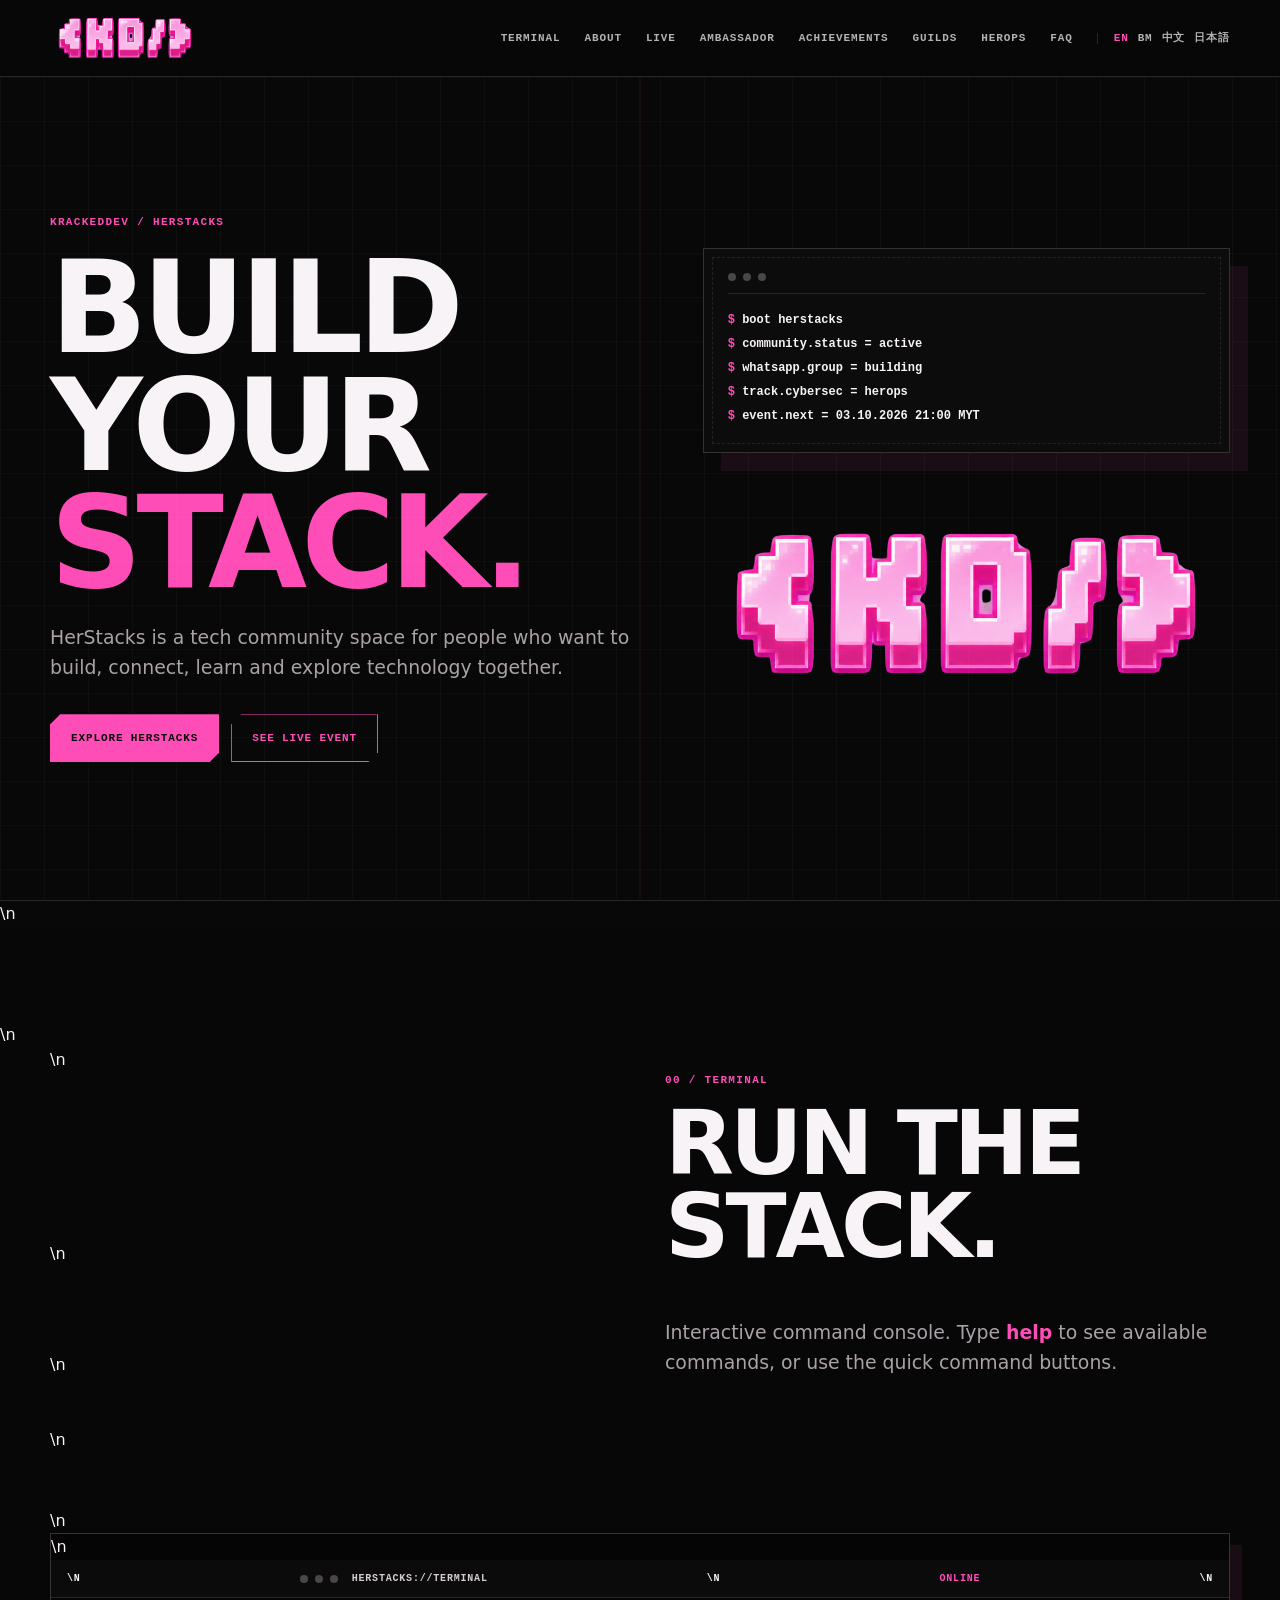
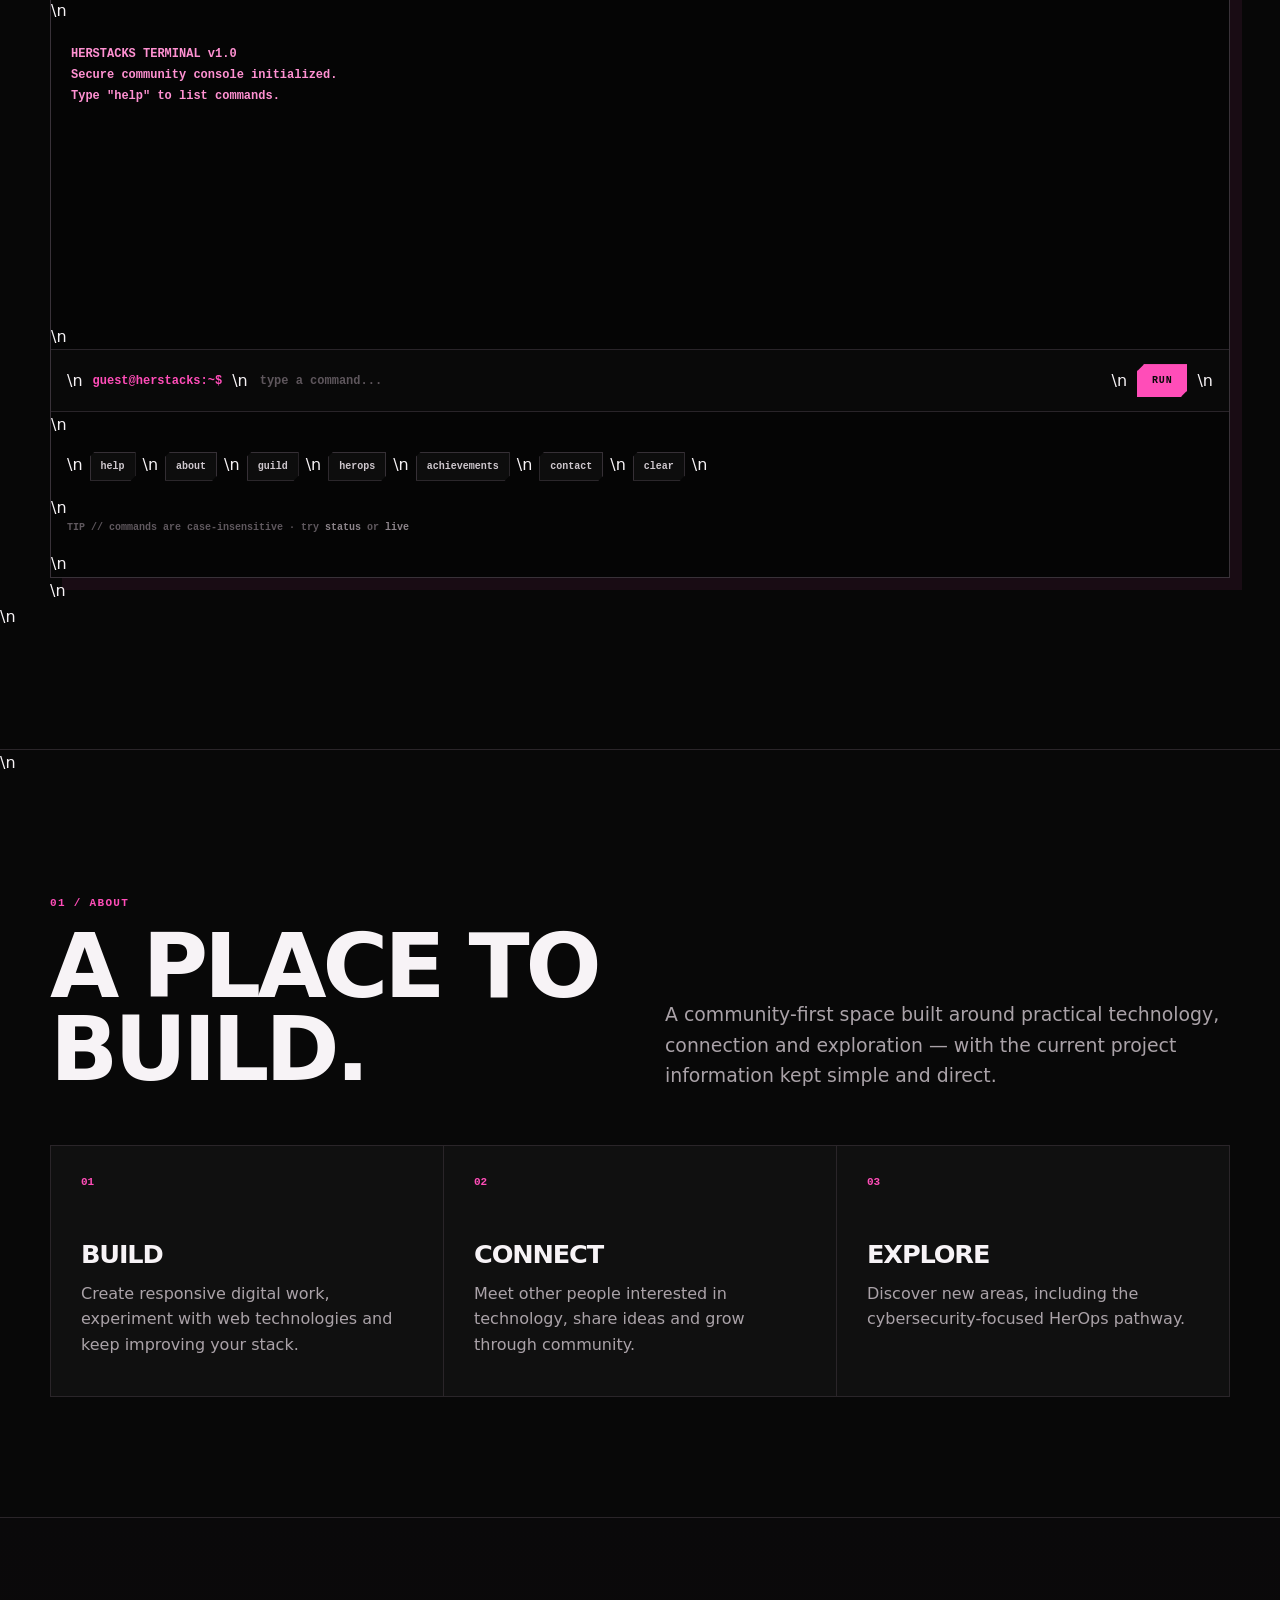
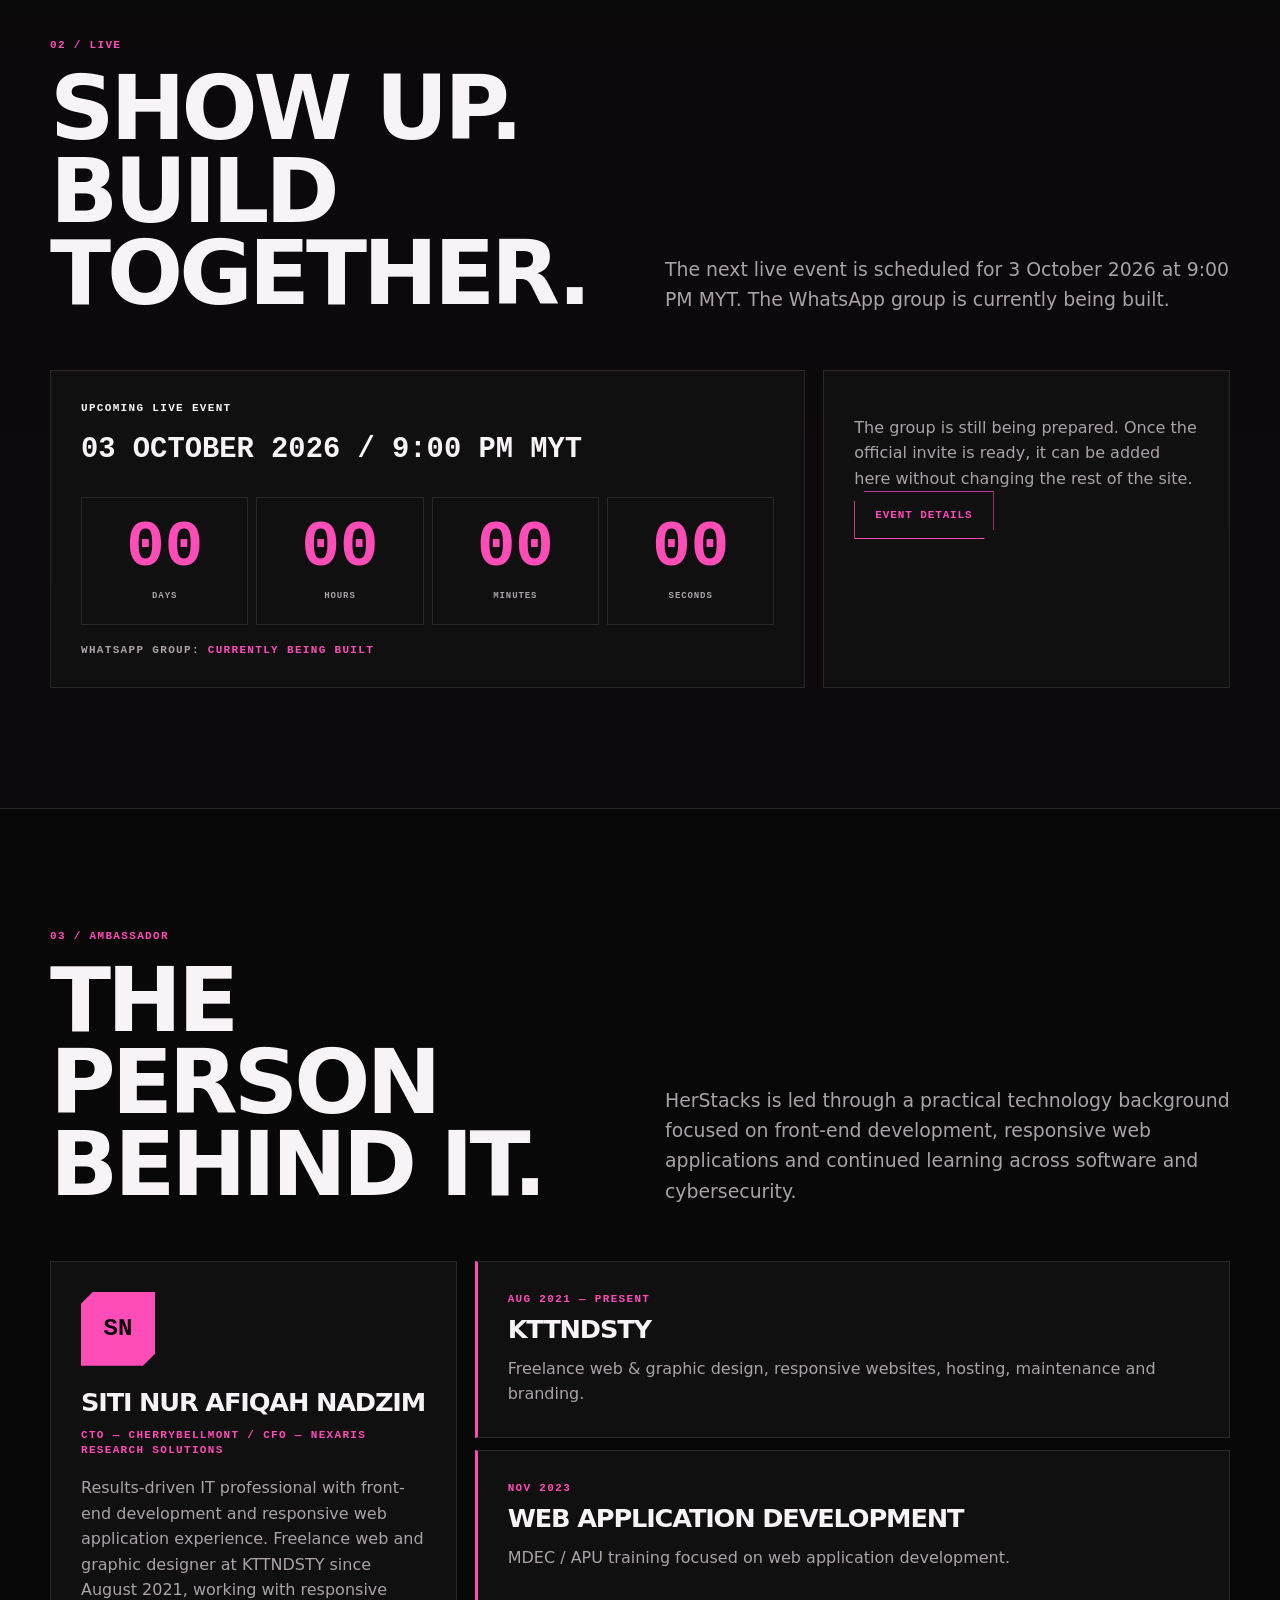
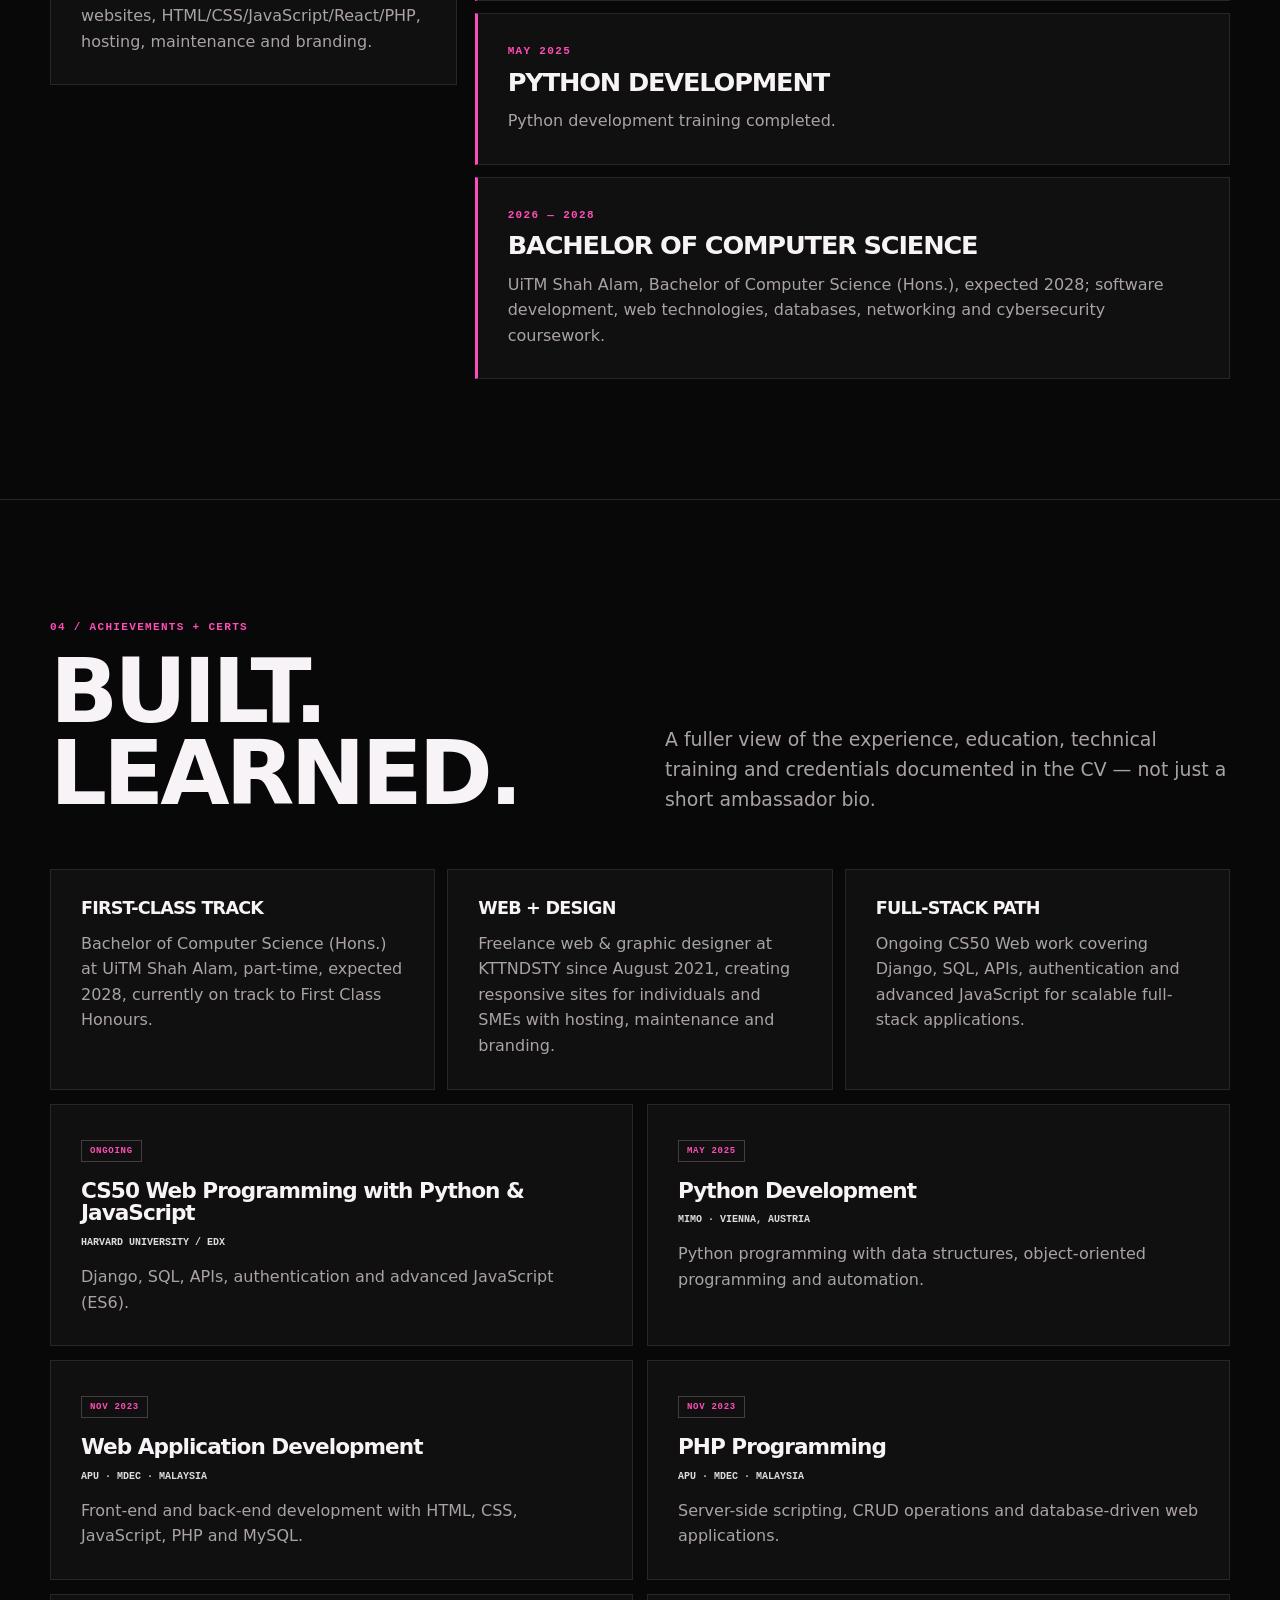
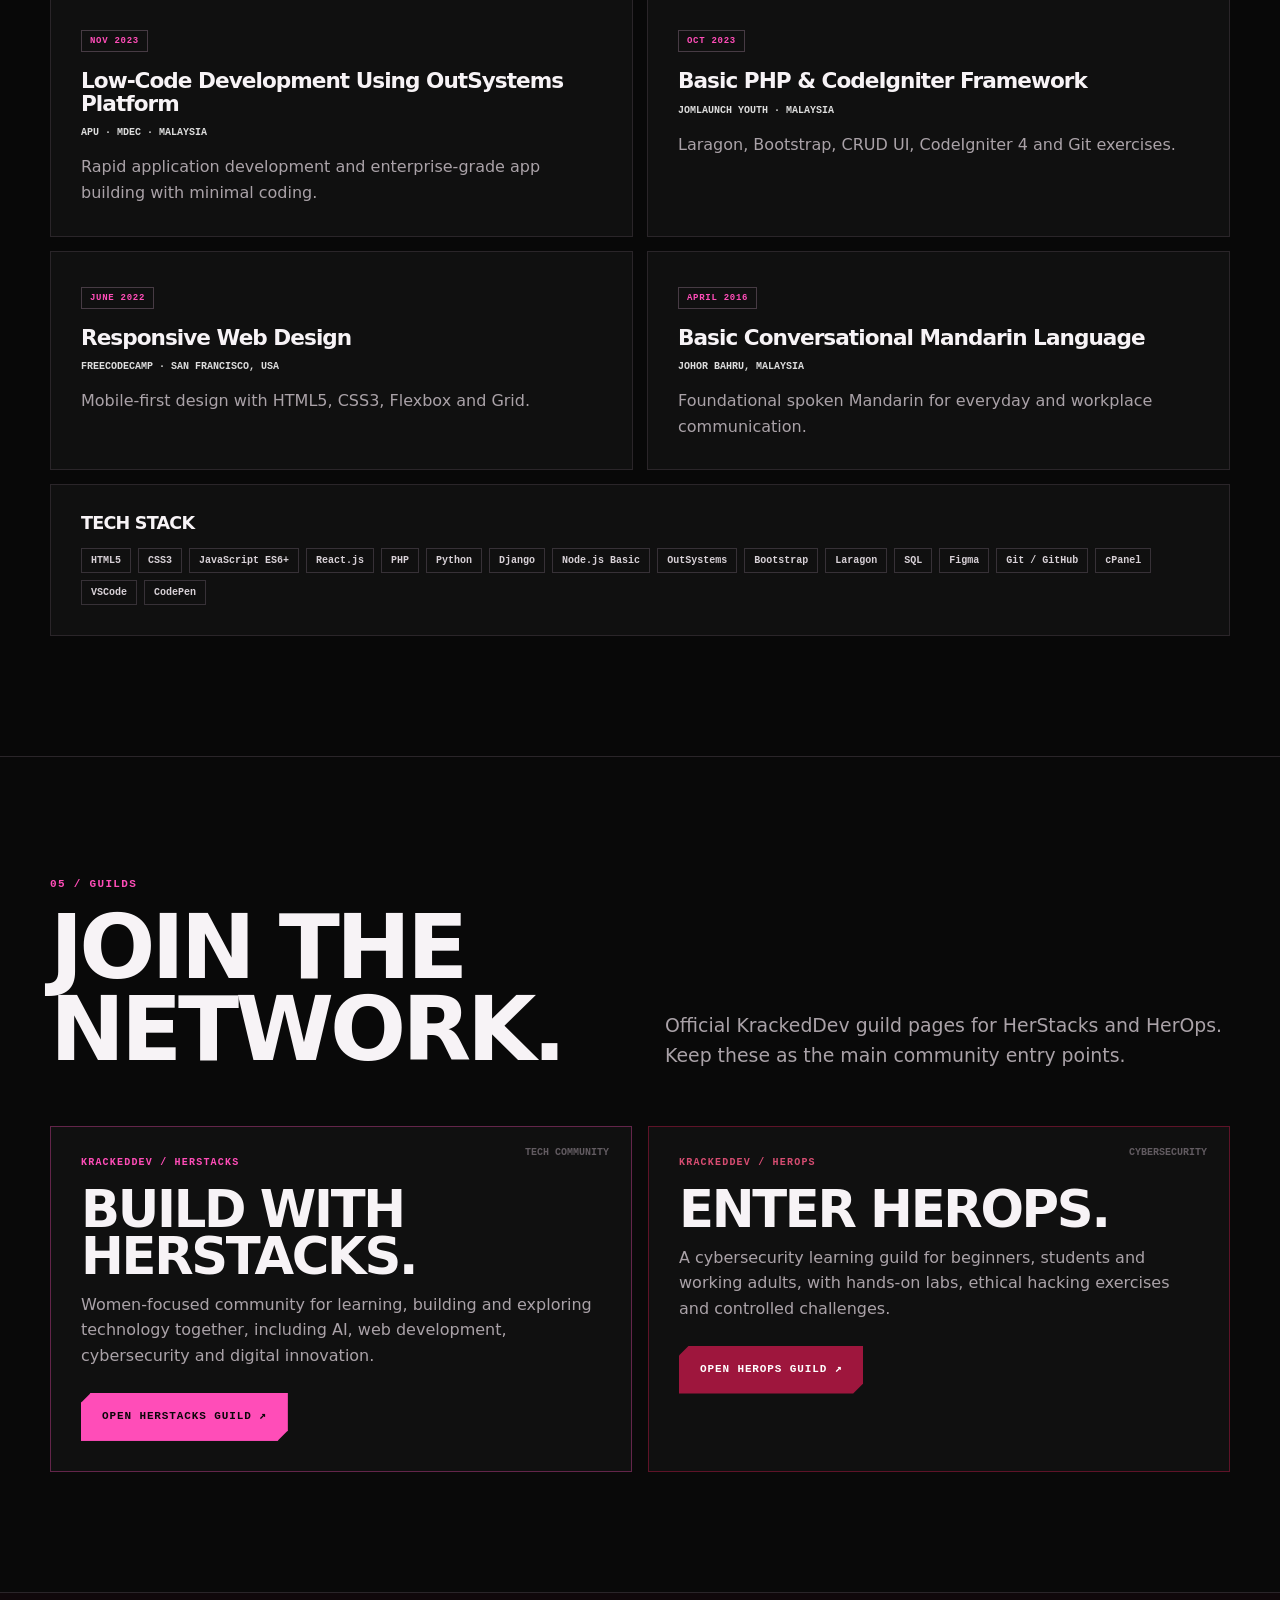
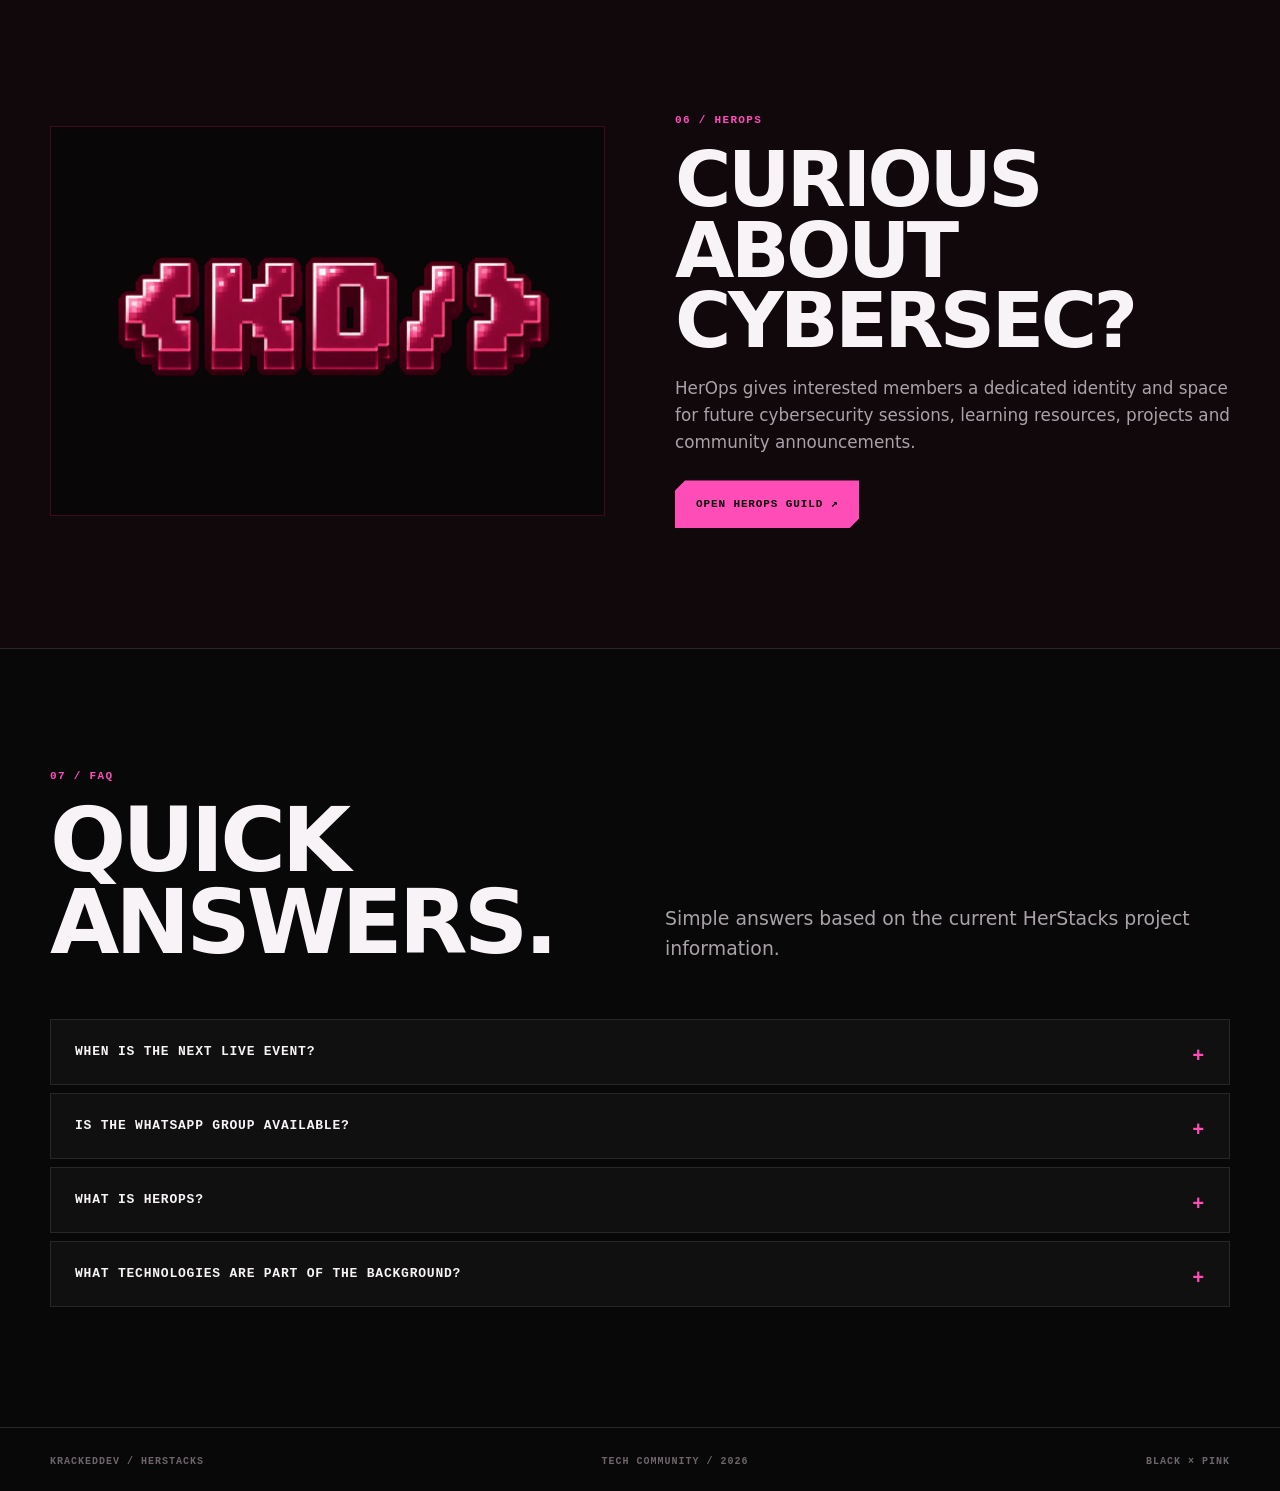
==== index.html @ 2b4f91ec "Add files via upload" ====
<!doctype html>
<html lang="en" id="top"><head><meta charset="utf-8"><meta name="viewport" content="width=device-width,initial-scale=1"><meta name="theme-color" content="#080808"><meta name="description" content="HerStacks by KrackedDev — tech community, live events and HerOps cybersecurity pathway."><title>KrackedDev — HerStacks</title><link rel="icon" href="favicon.png"><link rel="stylesheet" href="styles.css"></head>
<body>
<div class="preloader" id="preloader"><div class="loader"><img class="loader-logo" src="herstacks-logo.png" alt="HerStacks"><div class="loader-meta"><span>INITIALIZING HERSTACKS</span><span id="pct">0%</span></div><div class="loader-percent" aria-hidden="true"><span id="loaderBarText">0%</span></div><div class="loader-track"><div class="loader-bar" id="loaderBar"></div></div><div class="loader-status">SYSTEM READY // <span id="loaderState">BOOT SEQUENCE</span></div></div></div>
<header class="site-header"><nav class="nav wrap"><a class="brand" href="#top" aria-label="HerStacks"><img src="herstacks-logo.png" alt="HerStacks"></a><div class="nav-links"><a href="#terminal">Terminal</a><a href="#about">About</a><a href="#live">Live</a><a href="#ambassador">Ambassador</a><a href="#credentials">Achievements</a><a href="#guilds">Guilds</a><a href="herops.html">HerOps</a><a href="#faq">FAQ</a><span class="lang"><a class="active" href="index.html">EN</a><a class="" href="ms.html">BM</a><a class="" href="zh.html">中文</a><a class="" href="ja.html">日本語</a></span></div><button class="menu" aria-label="Menu">☰</button></nav></header>
<main>
<section class="hero"><div class="wrap hero-grid"><div class="reveal"><div class="kicker">KRACKEDDEV / HERSTACKS</div><h1>BUILD YOUR<span>STACK.</span></h1><p class="hero-copy">HerStacks is a tech community space for people who want to build, connect, learn and explore technology together.</p><div class="hero-actions"><a class="btn" href="#about">EXPLORE HERSTACKS</a><a class="btn secondary" href="#live">SEE LIVE EVENT</a></div></div><div class="hero-art reveal"><div class="terminal"><div class="terminal-top"><span class="dot"></span><span class="dot"></span><span class="dot"></span></div><div><span class="pink">$</span> boot herstacks</div><div><span class="pink">$</span> community.status = active</div><div><span class="pink">$</span> whatsapp.group = building</div><div><span class="pink">$</span> track.cybersec = herops</div><div><span class="pink">$</span> event.next = 03.10.2026 21:00 MYT</div></div><img class="hero-logo" src="herstacks-logo.png" alt="HerStacks logo"></div></div></section>\n<section class="section terminal-section" id="terminal">\n  <div class="wrap">\n    <div class="section-head reveal">\n      <div><div class="num">00 / TERMINAL</div><h2>RUN THE<br>STACK.</h2></div>\n      <p class="section-intro">Interactive command console. Type <b>help</b> to see available commands, or use the quick command buttons.</p>\n    </div>\n    <div class="cyber-terminal reveal" aria-label="HerStacks interactive terminal">\n      <div class="cyber-terminal-bar">\n        <div class="terminal-window-title"><span class="dot"></span><span class="dot"></span><span class="dot"></span><span>herstacks://terminal</span></div>\n        <span class="terminal-online">ONLINE</span>\n      </div>\n      <div class="terminal-output" id="terminalOutput" role="log" aria-live="polite"></div>\n      <div class="terminal-command-row">\n        <span class="prompt-symbol">guest@herstacks:~$</span>\n        <input id="terminalInput" class="terminal-input" type="text" autocomplete="off" autocapitalize="off" spellcheck="false" aria-label="Terminal command" placeholder="type a command...">\n        <button id="terminalRun" class="terminal-run" type="button">RUN</button>\n      </div>\n      <div class="terminal-quick" aria-label="Quick terminal commands">\n        <button type="button" data-command="help">help</button>\n        <button type="button" data-command="about">about</button>\n        <button type="button" data-command="guild">guild</button>\n        <button type="button" data-command="herops">herops</button>\n        <button type="button" data-command="achievements">achievements</button>\n        <button type="button" data-command="contact">contact</button>\n        <button type="button" data-command="clear">clear</button>\n      </div>\n      <div class="terminal-hint">TIP // commands are case-insensitive · try <span>status</span> or <span>live</span></div>\n    </div>\n  </div>\n</section>\n
<section class="section" id="about"><div class="wrap"><div class="section-head reveal"><div><div class="num">01 / ABOUT</div><h2>A PLACE TO<br>BUILD.</h2></div><p class="section-intro">A community-first space built around practical technology, connection and exploration — with the current project information kept simple and direct.</p></div><div class="cards"><article class="card reveal"><div class="card-index">01</div><h3>BUILD</h3><p>Create responsive digital work, experiment with web technologies and keep improving your stack.</p></article><article class="card reveal"><div class="card-index">02</div><h3>CONNECT</h3><p>Meet other people interested in technology, share ideas and grow through community.</p></article><article class="card reveal"><div class="card-index">03</div><h3>EXPLORE</h3><p>Discover new areas, including the cybersecurity-focused HerOps pathway.</p></article></div></div></section>
<section class="section live" id="live"><div class="wrap"><div class="section-head reveal"><div><div class="num">02 / LIVE</div><h2>SHOW UP.<br>BUILD TOGETHER.</h2></div><p class="section-intro">The next live event is scheduled for 3 October 2026 at 9:00 PM MYT. The WhatsApp group is currently being built.</p></div><div class="live-grid"><div class="event-box reveal"><div class="event-label">UPCOMING LIVE EVENT</div><div class="event-date">03 OCTOBER 2026 / 9:00 PM MYT</div><div class="countdown"><div class="time"><strong id="d">00</strong><small>DAYS</small></div><div class="time"><strong id="h">00</strong><small>HOURS</small></div><div class="time"><strong id="m">00</strong><small>MINUTES</small></div><div class="time"><strong id="sec">00</strong><small>SECONDS</small></div></div><div class="status">WHATSAPP GROUP: <b>CURRENTLY BEING BUILT</b></div></div><div class="notice reveal"><p>The group is still being prepared. Once the official invite is ready, it can be added here without changing the rest of the site.</p><a class="btn secondary" href="#faq">EVENT DETAILS</a></div></div></div></section>
<section class="section" id="ambassador"><div class="wrap"><div class="section-head reveal"><div><div class="num">03 / AMBASSADOR</div><h2>THE PERSON<br>BEHIND IT.</h2></div><p class="section-intro">HerStacks is led through a practical technology background focused on front-end development, responsive web applications and continued learning across software and cybersecurity.</p></div><div class="profile"><aside class="profile-card reveal"><div class="avatar">SN</div><h3>SITI NUR AFIQAH NADZIM</h3><div class="role">CTO — CHERRYBELLMONT / CFO — NEXARIS RESEARCH SOLUTIONS</div><p class="bio">Results-driven IT professional with front-end development and responsive web application experience. Freelance web and graphic designer at KTTNDSTY since August 2021, working with responsive websites, HTML/CSS/JavaScript/React/PHP, hosting, maintenance and branding.</p></aside><div class="timeline"><article class="milestone reveal"><div class="year">AUG 2021 — PRESENT</div><h3>KTTNDSTY</h3><p>Freelance web &amp; graphic design, responsive websites, hosting, maintenance and branding.</p></article><article class="milestone reveal"><div class="year">NOV 2023</div><h3>WEB APPLICATION DEVELOPMENT</h3><p>MDEC / APU training focused on web application development.</p></article><article class="milestone reveal"><div class="year">MAY 2025</div><h3>PYTHON DEVELOPMENT</h3><p>Python development training completed.</p></article><article class="milestone reveal"><div class="year">2026 — 2028</div><h3>BACHELOR OF COMPUTER SCIENCE</h3><p>UiTM Shah Alam, Bachelor of Computer Science (Hons.), expected 2028; software development, web technologies, databases, networking and cybersecurity coursework.</p></article></div></div></div></section>

<section class="section" id="credentials"><div class="wrap"><div class="section-head reveal"><div><div class="num">04 / ACHIEVEMENTS + CERTS</div><h2>BUILT.<br>LEARNED.</h2></div><p class="section-intro">A fuller view of the experience, education, technical training and credentials documented in the CV — not just a short ambassador bio.</p></div><div class="highlights"><article class="skill-box reveal"><h3>FIRST-CLASS TRACK</h3><p>Bachelor of Computer Science (Hons.) at UiTM Shah Alam, part-time, expected 2028, currently on track to First Class Honours.</p></article><article class="skill-box reveal"><h3>WEB + DESIGN</h3><p>Freelance web &amp; graphic designer at KTTNDSTY since August 2021, creating responsive sites for individuals and SMEs with hosting, maintenance and branding.</p></article><article class="skill-box reveal"><h3>FULL-STACK PATH</h3><p>Ongoing CS50 Web work covering Django, SQL, APIs, authentication and advanced JavaScript for scalable full-stack applications.</p></article></div><div class="credentials" style="margin-top:14px"><article class="credential reveal"><span class="badge">ONGOING</span><h3>CS50 Web Programming with Python &amp; JavaScript</h3><div class="issuer">Harvard University / edX</div><p>Django, SQL, APIs, authentication and advanced JavaScript (ES6).</p></article><article class="credential reveal"><span class="badge">MAY 2025</span><h3>Python Development</h3><div class="issuer">MIMO · Vienna, Austria</div><p>Python programming with data structures, object-oriented programming and automation.</p></article><article class="credential reveal"><span class="badge">NOV 2023</span><h3>Web Application Development</h3><div class="issuer">APU · MDEC · Malaysia</div><p>Front-end and back-end development with HTML, CSS, JavaScript, PHP and MySQL.</p></article><article class="credential reveal"><span class="badge">NOV 2023</span><h3>PHP Programming</h3><div class="issuer">APU · MDEC · Malaysia</div><p>Server-side scripting, CRUD operations and database-driven web applications.</p></article><article class="credential reveal"><span class="badge">NOV 2023</span><h3>Low-Code Development Using OutSystems Platform</h3><div class="issuer">APU · MDEC · Malaysia</div><p>Rapid application development and enterprise-grade app building with minimal coding.</p></article><article class="credential reveal"><span class="badge">OCT 2023</span><h3>Basic PHP &amp; CodeIgniter Framework</h3><div class="issuer">JomLaunch Youth · Malaysia</div><p>Laragon, Bootstrap, CRUD UI, CodeIgniter 4 and Git exercises.</p></article><article class="credential reveal"><span class="badge">JUNE 2022</span><h3>Responsive Web Design</h3><div class="issuer">freeCodeCamp · San Francisco, USA</div><p>Mobile-first design with HTML5, CSS3, Flexbox and Grid.</p></article><article class="credential reveal"><span class="badge">APRIL 2016</span><h3>Basic Conversational Mandarin Language</h3><div class="issuer">Johor Bahru, Malaysia</div><p>Foundational spoken Mandarin for everyday and workplace communication.</p></article></div><div class="skill-box reveal" style="margin-top:14px"><h3>TECH STACK</h3><div class="tags"><span class="tag">HTML5</span><span class="tag">CSS3</span><span class="tag">JavaScript ES6+</span><span class="tag">React.js</span><span class="tag">PHP</span><span class="tag">Python</span><span class="tag">Django</span><span class="tag">Node.js Basic</span><span class="tag">OutSystems</span><span class="tag">Bootstrap</span><span class="tag">Laragon</span><span class="tag">SQL</span><span class="tag">Figma</span><span class="tag">Git / GitHub</span><span class="tag">cPanel</span><span class="tag">VSCode</span><span class="tag">CodePen</span></div></div></div></section>
<section class="section guilds" id="guilds"><div class="wrap"><div class="section-head reveal"><div><div class="num">05 / GUILDS</div><h2>JOIN THE<br>NETWORK.</h2></div><p class="section-intro">Official KrackedDev guild pages for HerStacks and HerOps. Keep these as the main community entry points.</p></div><div class="guild-grid"><article class="guild-card herstack reveal"><div class="guild-label">KRACKEDDEV / HERSTACKS</div><div class="guild-meta">TECH COMMUNITY</div><h3>BUILD WITH HERSTACKS.</h3><p>Women-focused community for learning, building and exploring technology together, including AI, web development, cybersecurity and digital innovation.</p><a class="btn" target="_blank" rel="noopener" href="https://krackeddevs.com/guilds/krackeddev-herstacks">OPEN HERSTACKS GUILD ↗</a></article><article class="guild-card herops reveal"><div class="guild-label">KRACKEDDEV / HEROPS</div><div class="guild-meta">CYBERSECURITY</div><h3>ENTER HEROPS.</h3><p>A cybersecurity learning guild for beginners, students and working adults, with hands-on labs, ethical hacking exercises and controlled challenges.</p><a class="btn burg" target="_blank" rel="noopener" href="herops.html">OPEN HEROPS GUILD ↗</a></article></div></div></section>
<section class="section ops" id="herops"><div class="wrap"><div class="ops-grid"><div class="ops-visual reveal"><img src="herops-logo.png" alt="HerOps logo"></div><div class="ops-copy reveal"><div class="num">06 / HEROPS</div><h3>CURIOUS ABOUT<br>CYBERSEC?</h3><p>HerOps gives interested members a dedicated identity and space for future cybersecurity sessions, learning resources, projects and community announcements.</p><a class="btn" target="_blank" rel="noopener" href="herops.html">OPEN HEROPS GUILD ↗</a></div></div></div></section>
<section class="section" id="faq"><div class="wrap"><div class="section-head reveal"><div><div class="num">07 / FAQ</div><h2>QUICK<br>ANSWERS.</h2></div><p class="section-intro">Simple answers based on the current HerStacks project information.</p></div><div class="faq"><details class="reveal"><summary>When is the next live event?</summary><p>The upcoming HerStacks live event is scheduled for 3 October 2026 at 9:00 PM MYT.</p></details><details class="reveal"><summary>Is the WhatsApp group available?</summary><p>The WhatsApp group is currently being built. The site can be updated with the official invite once it is ready.</p></details><details class="reveal"><summary>What is HerOps?</summary><p>HerOps is the cybersecurity-focused pathway promoted for HerStacks members who are interested in cybersec.</p></details><details class="reveal"><summary>What technologies are part of the background?</summary><p>The ambassador background includes HTML, CSS, JavaScript, React, PHP, Python, Django, SQL, Git/GitHub and related web-development tools.</p></details></div></div></section>
</main><footer id="footer"><div class="wrap foot"><span>KRACKEDDEV / HERSTACKS</span><span>TECH COMMUNITY / 2026</span><span>BLACK × PINK</span></div></footer>
<script src="script.js"></script></body></html>
---- styles.css ----
:root{--bg:#080808;--panel:#101010;--panel2:#151515;--pink:#ff4db8;--pink2:#ff91d2;--text:#f7f3f6;--muted:#aaa2a8;--line:#2a2529;--burg:#9e163d;--max:1180px;--ease:cubic-bezier(.2,.75,.2,1)}
*{box-sizing:border-box}html{scroll-behavior:smooth;scroll-padding-top:84px}body{margin:0;background:var(--bg);color:var(--text);font-family:Inter,ui-sans-serif,system-ui,-apple-system,BlinkMacSystemFont,"Segoe UI",sans-serif;line-height:1.6;overflow-x:hidden}body.menu-open{overflow:hidden}a{color:inherit;text-decoration:none}.wrap{width:min(var(--max),calc(100% - 40px));margin:auto}.site-header{position:sticky;top:0;z-index:100;background:rgba(8,8,8,.94);border-bottom:1px solid var(--line);backdrop-filter:blur(14px)}.nav{min-height:76px;display:flex;align-items:center;justify-content:space-between;gap:20px}.brand img{width:150px;height:58px;object-fit:contain;display:block}.nav-links{display:flex;align-items:center;gap:24px;font:700 11px/1 monospace;letter-spacing:.08em;text-transform:uppercase}.nav-links>a,.lang a{opacity:.72;transition:.2s}.nav-links>a:hover,.lang a:hover,.lang .active{opacity:1;color:var(--pink)}.lang{display:flex;gap:9px;padding-left:16px;border-left:1px solid var(--line)}.menu{display:none;background:none;border:1px solid var(--line);color:var(--text);font-size:23px;width:46px;height:42px;cursor:pointer}
.hero{min-height:calc(100vh - 76px);display:grid;align-items:center;border-bottom:1px solid var(--line);position:relative;overflow:hidden}.hero:before{content:"";position:absolute;inset:0;background:linear-gradient(90deg,transparent 49.9%,rgba(255,77,184,.08) 50%,transparent 50.1%),linear-gradient(rgba(255,255,255,.025) 1px,transparent 1px),linear-gradient(90deg,rgba(255,255,255,.025) 1px,transparent 1px);background-size:100% 100%,44px 44px,44px 44px;pointer-events:none}.hero-grid{display:grid;grid-template-columns:1.05fr .95fr;gap:70px;align-items:center;padding:90px 0}.kicker,.num,.event-label,.year,.role,.status,.loader-meta,.loader-status{font:700 11px/1.3 monospace;letter-spacing:.12em;text-transform:uppercase}.kicker,.num{color:var(--pink)}h1,h2,h3{margin:0;line-height:.92;letter-spacing:-.045em}h1{font-size:clamp(4.2rem,10vw,9rem);margin:20px 0}h1 span{display:block;color:var(--pink)}h2{font-size:clamp(3rem,7vw,6rem)}h3{font-size:clamp(1.35rem,2vw,2rem)}p{margin:0}.hero-copy,.section-intro{max-width:640px;color:var(--muted);font-size:clamp(1rem,1.6vw,1.18rem)}.hero-actions{display:flex;flex-wrap:wrap;gap:12px;margin-top:32px}.btn{display:inline-flex;align-items:center;justify-content:center;min-height:48px;padding:13px 20px;background:var(--pink);color:#0a0609;font:900 11px/1 monospace;letter-spacing:.08em;border:1px solid var(--pink);clip-path:polygon(10px 0,100% 0,100% calc(100% - 10px),calc(100% - 10px) 100%,0 100%,0 10px);transition:transform .2s,filter .2s}.btn:hover{transform:translateY(-2px);filter:brightness(1.1)}.btn.secondary{background:transparent;color:var(--pink)}.btn.burg{background:var(--burg);border-color:var(--burg);color:#fff}.terminal{background:#0c0c0c;border:1px solid #343034;box-shadow:18px 18px 0 rgba(255,77,184,.08);padding:24px;font:600 12px/2 monospace;position:relative}.terminal:after{content:"";position:absolute;inset:8px;border:1px dashed #252125;pointer-events:none}.terminal-top{display:flex;gap:7px;border-bottom:1px solid #292529;padding-bottom:12px;margin-bottom:14px}.dot{width:8px;height:8px;border-radius:50%;background:#4b464b}.pink{color:var(--pink)}.hero-logo{width:min(100%,520px);height:250px;object-fit:contain;display:block;margin:25px auto 0}
.section{padding:120px 0;border-bottom:1px solid var(--line)}.section-head{display:grid;grid-template-columns:1fr 1fr;gap:50px;margin-bottom:55px;align-items:end}.section-head .num{margin-bottom:15px}.cards{display:grid;grid-template-columns:repeat(3,1fr);gap:1px;background:var(--line);border:1px solid var(--line)}.card{background:var(--panel);min-height:250px;padding:30px;position:relative}.card-index{font:700 11px monospace;color:var(--pink);margin-bottom:55px}.card p,.milestone p,.notice p,.credential p,.skill-box p{color:var(--muted);margin-top:14px}.live{background:linear-gradient(180deg,#0a090a,#0e090d)}.live-grid{display:grid;grid-template-columns:1.3fr .7fr;gap:18px}.event-box,.notice,.profile-card,.milestone,.credential,.skill-box,.guild-card{background:var(--panel);border:1px solid var(--line);padding:30px}.event-date{font:800 clamp(1.1rem,2.4vw,1.8rem)/1.2 monospace;margin:18px 0 30px}.countdown{display:grid;grid-template-columns:repeat(4,1fr);gap:8px}.time{border:1px solid var(--line);padding:18px 10px;text-align:center}.time strong{display:block;font:900 clamp(2rem,5vw,4rem)/1 monospace;color:var(--pink)}.time small{font:700 9px monospace;color:var(--muted);letter-spacing:.1em}.status{margin-top:18px;color:var(--muted)}.status b{color:var(--pink)}
.profile{display:grid;grid-template-columns:.7fr 1.3fr;gap:18px}.profile-card{position:sticky;top:105px;height:max-content}.avatar{width:74px;height:74px;display:grid;place-items:center;background:var(--pink);color:#0a0609;font:900 24px monospace;margin-bottom:25px;clip-path:polygon(12px 0,100% 0,100% calc(100% - 12px),calc(100% - 12px) 100%,0 100%,0 12px)}.role{color:var(--pink);margin-top:14px}.bio{color:var(--muted);margin-top:18px}.timeline{display:grid;gap:12px}.milestone{border-left:3px solid var(--pink)}.year{color:var(--pink);margin-bottom:12px}
.credentials{display:grid;grid-template-columns:repeat(2,1fr);gap:14px}.credential{min-height:205px}.credential .badge{display:inline-block;border:1px solid #473b44;color:var(--pink);padding:5px 8px;font:700 9px monospace;letter-spacing:.08em;text-transform:uppercase;margin-bottom:18px}.credential h3{font-size:1.35rem;line-height:1.05}.credential .issuer{font:700 10px/1.5 monospace;color:#ddd;margin-top:10px;text-transform:uppercase}.highlights{display:grid;grid-template-columns:repeat(3,1fr);gap:12px;margin-top:14px}.skill-box{min-height:150px}.skill-box h3{font-size:1.1rem}.tags{display:flex;flex-wrap:wrap;gap:7px;margin-top:16px}.tag{border:1px solid #373137;padding:6px 9px;color:#d8d1d7;font:700 10px monospace}.credentials-note{margin:22px 0 0;color:var(--muted);font-size:.9rem}
.guilds{background:#090909}.guild-grid{display:grid;grid-template-columns:1fr 1fr;gap:16px}.guild-card{position:relative;overflow:hidden;min-height:280px}.guild-card.herstack{border-color:rgba(255,77,184,.35)}.guild-card.herops{border-color:rgba(158,22,61,.55)}.guild-card .guild-label{font:700 10px monospace;letter-spacing:.12em;color:var(--pink);text-transform:uppercase}.guild-card.herops .guild-label{color:#d74d72}.guild-card h3{font-size:clamp(2rem,4vw,3.5rem);margin:18px 0 12px}.guild-card p{color:var(--muted);max-width:560px}.guild-card .btn{margin-top:24px}.guild-meta{position:absolute;right:22px;top:20px;font:700 10px monospace;color:#625b61}
.ops{background:#10080b}.ops-grid{display:grid;grid-template-columns:1fr 1fr;align-items:center;gap:70px}.ops-visual{min-height:390px;display:grid;place-items:center;border:1px solid rgba(158,22,61,.35);background:#090607}.ops-visual img{width:min(90%,500px);height:300px;object-fit:contain}.ops-copy h3{font-size:clamp(2.8rem,6vw,5.5rem);margin:18px 0}.ops-copy p{max-width:650px;color:var(--muted);font-size:1.05rem;margin-bottom:25px}.faq{display:grid;gap:8px}.faq details{background:var(--panel);border:1px solid var(--line);padding:0 24px}.faq summary{cursor:pointer;list-style:none;padding:23px 0;font:800 13px/1.4 monospace;text-transform:uppercase;letter-spacing:.06em}.faq summary::-webkit-details-marker{display:none}.faq summary:after{content:"+";float:right;color:var(--pink);font-size:20px}.faq details[open] summary:after{content:"−"}.faq p{padding:0 0 24px;color:var(--muted)}footer{padding:28px 0}.foot{display:flex;justify-content:space-between;gap:15px;color:#6d656b;font:700 10px monospace;letter-spacing:.1em}
.preloader{position:fixed;inset:0;z-index:9999;background:#050505;display:grid;place-items:center;transition:opacity .65s var(--ease),visibility .65s}.preloader.done{opacity:0;visibility:hidden;pointer-events:none}.loader{width:min(520px,calc(100% - 40px));text-align:center}.loader-logo{width:min(270px,70vw);height:120px;object-fit:contain}.loader-meta{display:flex;justify-content:space-between;color:#8d858b;margin:15px 0 8px}.loader-percent{font:900 clamp(3.2rem,12vw,6rem)/1 monospace;color:var(--pink);margin-bottom:15px}.loader-track{height:5px;background:#1b171a;border:1px solid #30292e;overflow:hidden}.loader-bar{height:100%;width:0;background:var(--pink);transition:width .08s linear}.loader-status{color:#5d565c;margin-top:13px}.reveal{opacity:0;transform:translateY(22px);transition:opacity .7s var(--ease),transform .7s var(--ease)}.reveal.visible{opacity:1;transform:none}
@media(max-width:900px){.nav-links{position:fixed;top:76px;left:0;right:0;background:#080808;border-bottom:1px solid var(--line);padding:20px;display:none;flex-direction:column;align-items:stretch;gap:0}.nav-links.open{display:flex}.nav-links>a{padding:15px 8px;border-bottom:1px solid #1e1b1e}.lang{border-left:0;padding:15px 8px}.menu{display:block}.hero-grid,.section-head,.live-grid,.profile,.ops-grid{grid-template-columns:1fr}.hero-grid{gap:35px;padding:65px 0}.hero-art{order:-1}.hero-logo{height:190px}.section{padding:85px 0}.section-head{gap:22px;margin-bottom:35px}.cards,.guild-grid{grid-template-columns:1fr}.profile-card{position:relative;top:auto}.credentials{grid-template-columns:1fr}.highlights{grid-template-columns:1fr 1fr}.ops-grid{gap:30px}.ops-visual{min-height:300px}.foot{flex-direction:column}}
@media(max-width:560px){.wrap{width:min(var(--max),calc(100% - 26px))}.nav{min-height:68px}.nav-links{top:68px}.brand img{width:120px;height:52px}.hero{min-height:auto}.hero-grid{padding:55px 0 70px}h1{font-size:clamp(3.4rem,18vw,5rem)}h2{font-size:clamp(2.6rem,14vw,4.1rem)}.hero-logo{height:150px}.terminal{padding:18px;font-size:10px;overflow:hidden}.terminal div{white-space:nowrap}.hero-actions .btn{width:100%}.section{padding:70px 0}.card,.event-box,.notice,.profile-card,.milestone,.credential,.skill-box,.guild-card{padding:22px}.countdown{grid-template-columns:repeat(2,1fr)}.time strong{font-size:2.5rem}.highlights{grid-template-columns:1fr}.ops-copy h3{font-size:3rem}.ops-visual img{height:220px}.foot{font-size:9px}.loader-meta{font-size:9px}}
@media(prefers-reduced-motion:reduce){html{scroll-behavior:auto}.reveal{opacity:1;transform:none;transition:none}.preloader{transition:none}.btn{transition:none}}

.terminal-section{padding-top:95px;background:#070707}.terminal-section .section-intro b{color:var(--pink)}.cyber-terminal{background:#050505;border:1px solid #393239;box-shadow:12px 12px 0 rgba(255,77,184,.07);overflow:hidden}.cyber-terminal-bar{display:flex;align-items:center;justify-content:space-between;gap:15px;padding:13px 16px;border-bottom:1px solid #292429;background:#0b0b0b;font:700 10px monospace;letter-spacing:.08em;text-transform:uppercase}.terminal-window-title{display:flex;align-items:center;gap:7px;color:#817880}.terminal-window-title span:last-child{margin-left:7px;color:#d4cdd3}.terminal-online{color:var(--pink)}.terminal-output{min-height:300px;max-height:410px;overflow:auto;padding:20px;font:600 12px/1.75 monospace;color:#d9d2d8;scrollbar-width:thin}.terminal-line{white-space:pre-wrap;word-break:break-word}.terminal-line.command{color:#fff}.terminal-line.command .cmd-prompt{color:var(--pink)}.terminal-line.info{color:#aaa2a8}.terminal-line.success{color:#ff91d2}.terminal-line.error{color:#e77}.terminal-line a{color:var(--pink);text-decoration:underline;text-underline-offset:3px}.terminal-command-row{display:flex;align-items:center;gap:10px;padding:14px 16px;border-top:1px solid #292429;border-bottom:1px solid #292429;background:#090909}.prompt-symbol{font:700 12px monospace;color:var(--pink);white-space:nowrap}.terminal-input{min-width:0;flex:1;background:transparent;border:0;outline:0;color:#fff;font:600 12px monospace}.terminal-input::placeholder{color:#5e565c}.terminal-run{background:var(--pink);border:1px solid var(--pink);color:#080808;font:900 10px monospace;letter-spacing:.08em;padding:10px 14px;cursor:pointer;clip-path:polygon(7px 0,100% 0,100% calc(100% - 7px),calc(100% - 7px) 100%,0 100%,0 7px)}.terminal-quick{display:flex;flex-wrap:wrap;gap:7px;padding:14px 16px}.terminal-quick button{background:#0d0d0d;border:1px solid #363036;color:#cfc8ce;padding:8px 10px;font:700 10px monospace;cursor:pointer;clip-path:polygon(5px 0,100% 0,100% calc(100% - 5px),calc(100% - 5px) 100%,0 100%,0 5px)}.terminal-quick button:hover{border-color:var(--pink);color:var(--pink)}.terminal-hint{padding:0 16px 16px;color:#5f585e;font:600 10px/1.5 monospace}.terminal-hint span{color:#8d858b}.terminal-input:focus{box-shadow:0 1px 0 var(--pink)}
@media(max-width:560px){.terminal-output{min-height:260px;padding:15px;font-size:11px}.terminal-command-row{align-items:stretch;flex-wrap:wrap}.prompt-symbol{width:100%}.terminal-input{width:100%;flex:1 1 calc(100% - 60px);min-height:40px}.terminal-run{min-height:40px}.terminal-quick button{flex:1 1 auto}}
@media(prefers-reduced-motion:reduce){.terminal-quick button,.terminal-run{transition:none}}
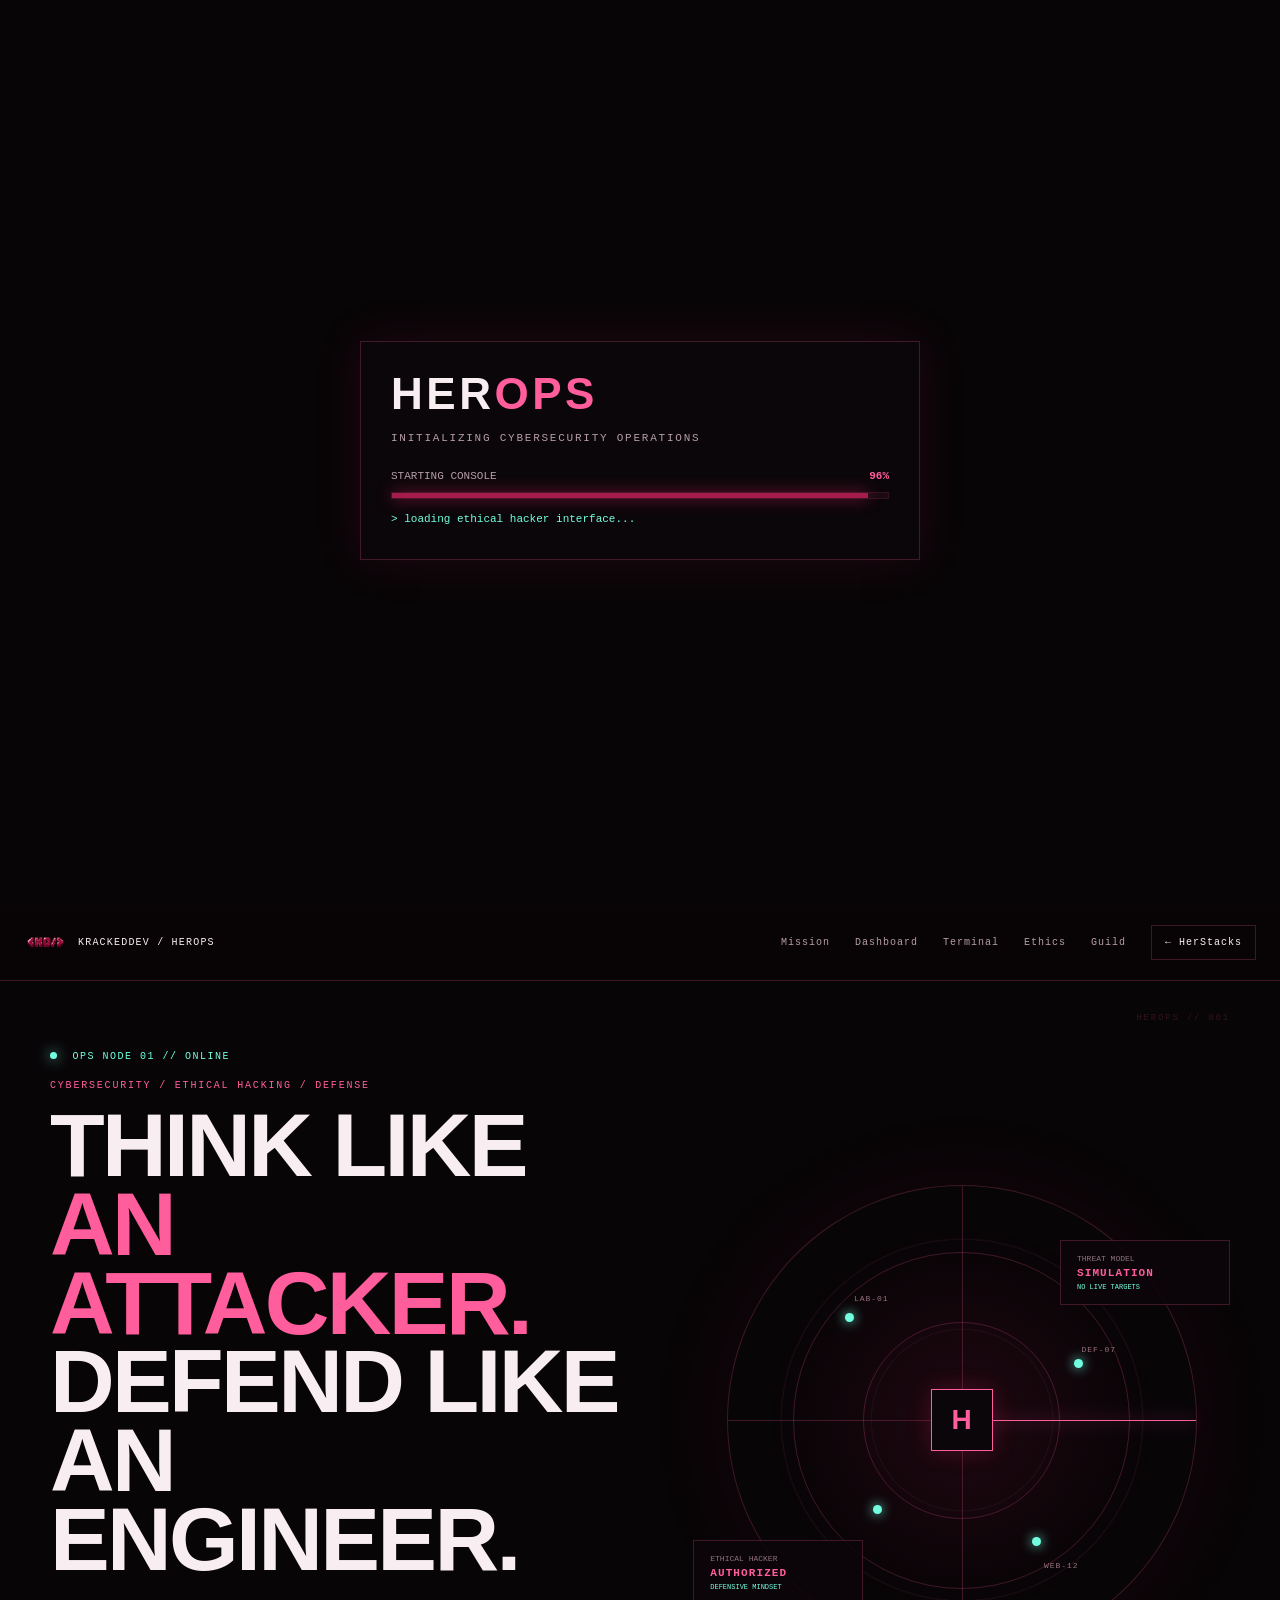
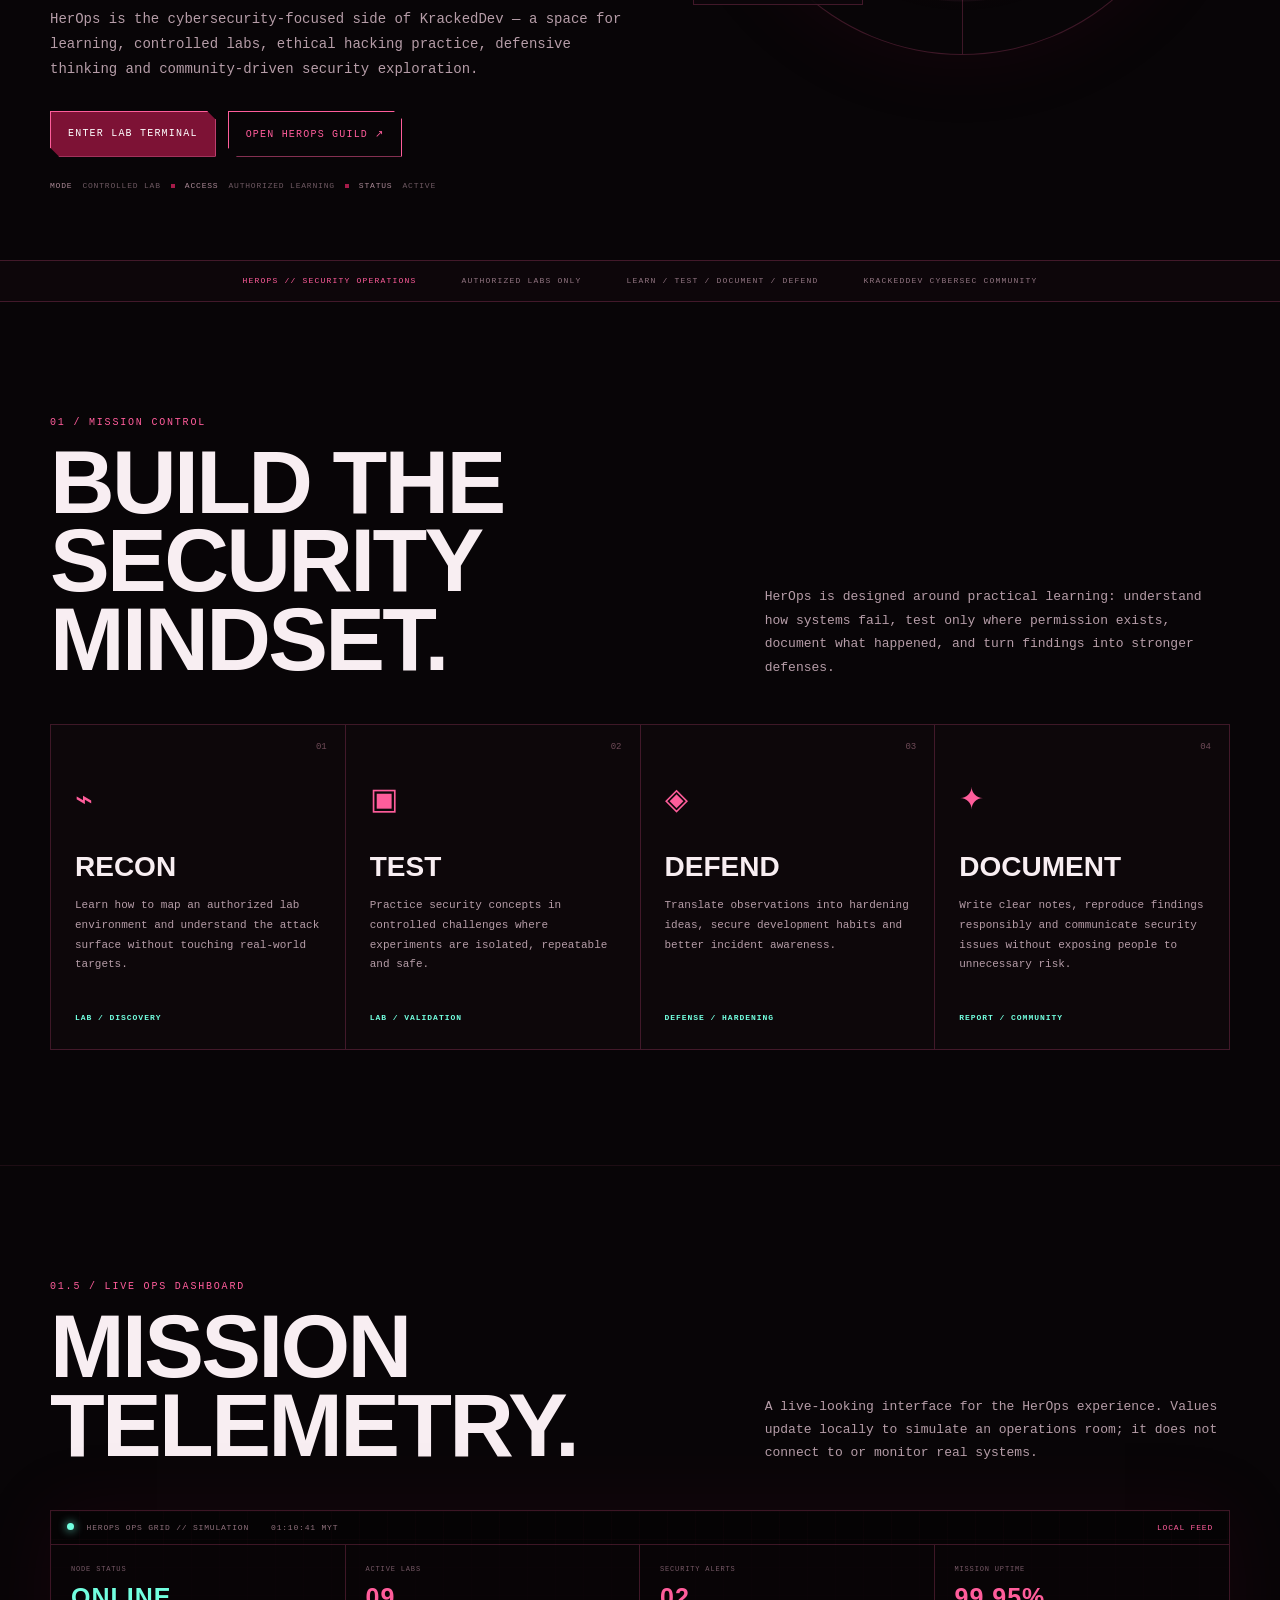
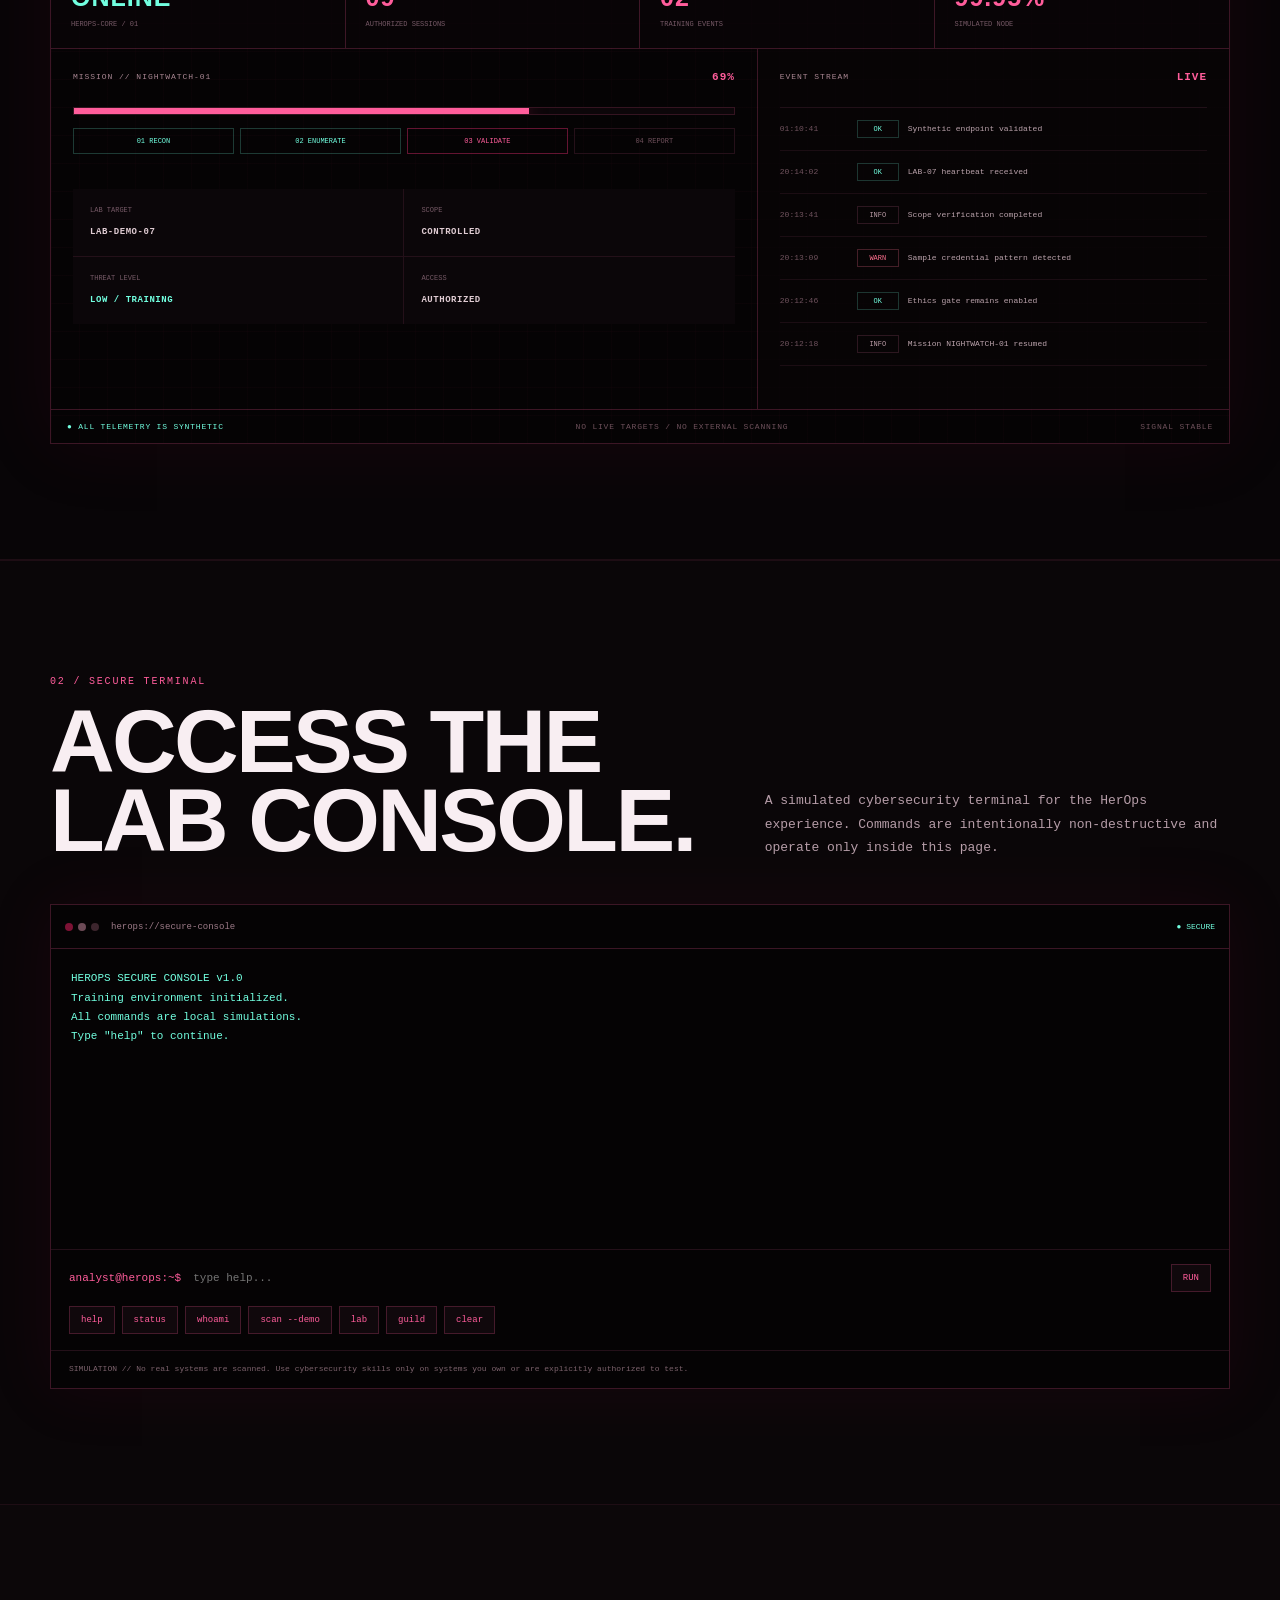
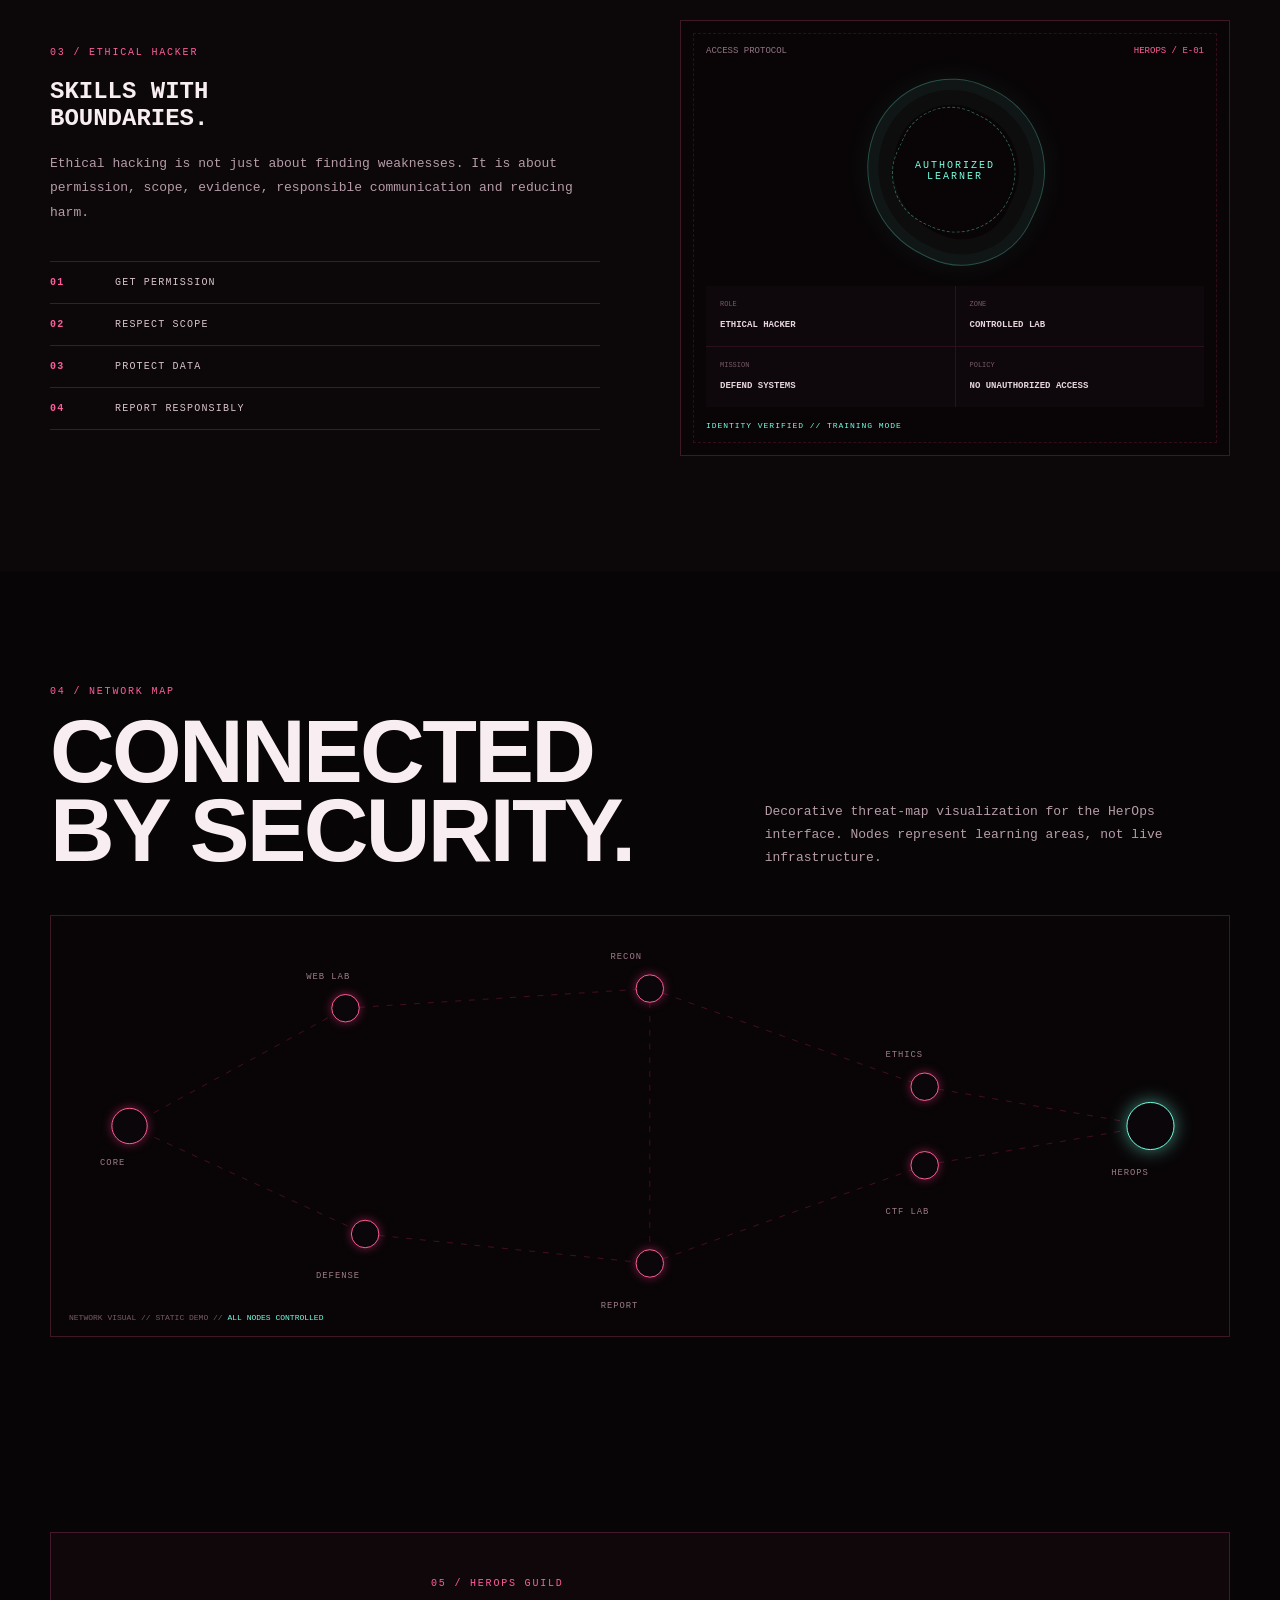
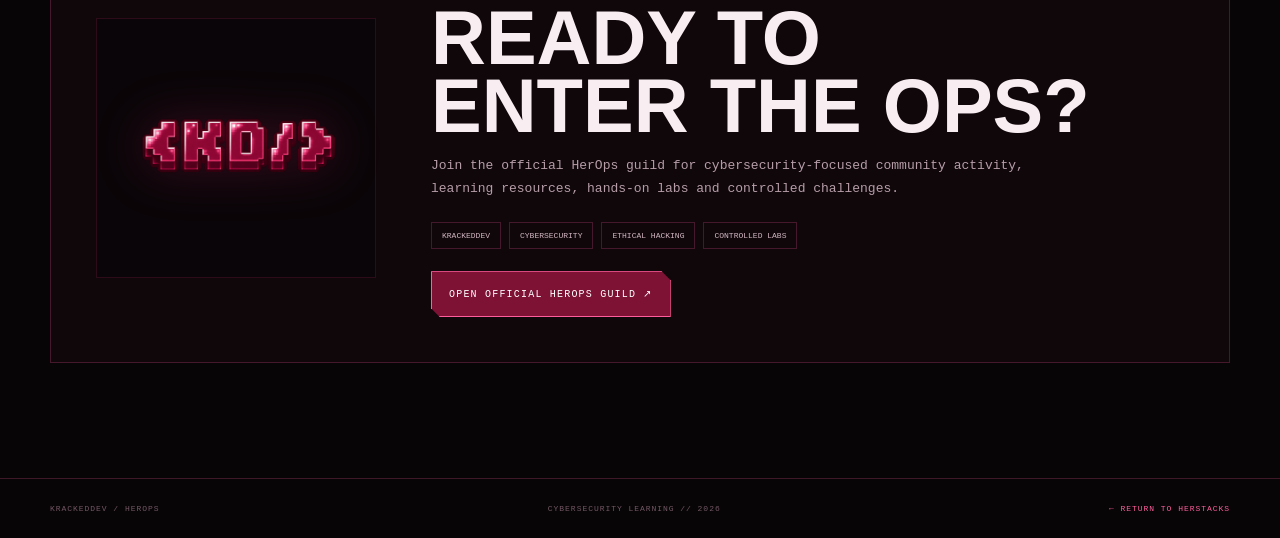
==== commit 69382819: "Rename herops.html to index.html" ====
--- a/index.html
+++ b/index.html
@@ -1,17 +1,169 @@
 <!doctype html>
-<html lang="en" id="top"><head><meta charset="utf-8"><meta name="viewport" content="width=device-width,initial-scale=1"><meta name="theme-color" content="#080808"><meta name="description" content="HerStacks by KrackedDev — tech community, live events and HerOps cybersecurity pathway."><title>KrackedDev — HerStacks</title><link rel="icon" href="favicon.png"><link rel="stylesheet" href="styles.css"></head>
+<html lang="en" id="top">
+<head>
+  <meta charset="utf-8">
+  <meta name="viewport" content="width=device-width,initial-scale=1">
+  <meta name="theme-color" content="#080507">
+  <meta name="description" content="HerOps — a cyberpunk cybersecurity learning space by KrackedDev.">
+  <title>HerOps // Cybersecurity Operations</title>
+  <link rel="icon" href="favicon.png">
+  <link rel="stylesheet" href="herops.css">
+</head>
 <body>
-<div class="preloader" id="preloader"><div class="loader"><img class="loader-logo" src="herstacks-logo.png" alt="HerStacks"><div class="loader-meta"><span>INITIALIZING HERSTACKS</span><span id="pct">0%</span></div><div class="loader-percent" aria-hidden="true"><span id="loaderBarText">0%</span></div><div class="loader-track"><div class="loader-bar" id="loaderBar"></div></div><div class="loader-status">SYSTEM READY // <span id="loaderState">BOOT SEQUENCE</span></div></div></div>
-<header class="site-header"><nav class="nav wrap"><a class="brand" href="#top" aria-label="HerStacks"><img src="herstacks-logo.png" alt="HerStacks"></a><div class="nav-links"><a href="#terminal">Terminal</a><a href="#about">About</a><a href="#live">Live</a><a href="#ambassador">Ambassador</a><a href="#credentials">Achievements</a><a href="#guilds">Guilds</a><a href="herops.html">HerOps</a><a href="#faq">FAQ</a><span class="lang"><a class="active" href="index.html">EN</a><a class="" href="ms.html">BM</a><a class="" href="zh.html">中文</a><a class="" href="ja.html">日本語</a></span></div><button class="menu" aria-label="Menu">☰</button></nav></header>
-<main>
-<section class="hero"><div class="wrap hero-grid"><div class="reveal"><div class="kicker">KRACKEDDEV / HERSTACKS</div><h1>BUILD YOUR<span>STACK.</span></h1><p class="hero-copy">HerStacks is a tech community space for people who want to build, connect, learn and explore technology together.</p><div class="hero-actions"><a class="btn" href="#about">EXPLORE HERSTACKS</a><a class="btn secondary" href="#live">SEE LIVE EVENT</a></div></div><div class="hero-art reveal"><div class="terminal"><div class="terminal-top"><span class="dot"></span><span class="dot"></span><span class="dot"></span></div><div><span class="pink">$</span> boot herstacks</div><div><span class="pink">$</span> community.status = active</div><div><span class="pink">$</span> whatsapp.group = building</div><div><span class="pink">$</span> track.cybersec = herops</div><div><span class="pink">$</span> event.next = 03.10.2026 21:00 MYT</div></div><img class="hero-logo" src="herstacks-logo.png" alt="HerStacks logo"></div></div></section>\n<section class="section terminal-section" id="terminal">\n  <div class="wrap">\n    <div class="section-head reveal">\n      <div><div class="num">00 / TERMINAL</div><h2>RUN THE<br>STACK.</h2></div>\n      <p class="section-intro">Interactive command console. Type <b>help</b> to see available commands, or use the quick command buttons.</p>\n    </div>\n    <div class="cyber-terminal reveal" aria-label="HerStacks interactive terminal">\n      <div class="cyber-terminal-bar">\n        <div class="terminal-window-title"><span class="dot"></span><span class="dot"></span><span class="dot"></span><span>herstacks://terminal</span></div>\n        <span class="terminal-online">ONLINE</span>\n      </div>\n      <div class="terminal-output" id="terminalOutput" role="log" aria-live="polite"></div>\n      <div class="terminal-command-row">\n        <span class="prompt-symbol">guest@herstacks:~$</span>\n        <input id="terminalInput" class="terminal-input" type="text" autocomplete="off" autocapitalize="off" spellcheck="false" aria-label="Terminal command" placeholder="type a command...">\n        <button id="terminalRun" class="terminal-run" type="button">RUN</button>\n      </div>\n      <div class="terminal-quick" aria-label="Quick terminal commands">\n        <button type="button" data-command="help">help</button>\n        <button type="button" data-command="about">about</button>\n        <button type="button" data-command="guild">guild</button>\n        <button type="button" data-command="herops">herops</button>\n        <button type="button" data-command="achievements">achievements</button>\n        <button type="button" data-command="contact">contact</button>\n        <button type="button" data-command="clear">clear</button>\n      </div>\n      <div class="terminal-hint">TIP // commands are case-insensitive · try <span>status</span> or <span>live</span></div>\n    </div>\n  </div>\n</section>\n
-<section class="section" id="about"><div class="wrap"><div class="section-head reveal"><div><div class="num">01 / ABOUT</div><h2>A PLACE TO<br>BUILD.</h2></div><p class="section-intro">A community-first space built around practical technology, connection and exploration — with the current project information kept simple and direct.</p></div><div class="cards"><article class="card reveal"><div class="card-index">01</div><h3>BUILD</h3><p>Create responsive digital work, experiment with web technologies and keep improving your stack.</p></article><article class="card reveal"><div class="card-index">02</div><h3>CONNECT</h3><p>Meet other people interested in technology, share ideas and grow through community.</p></article><article class="card reveal"><div class="card-index">03</div><h3>EXPLORE</h3><p>Discover new areas, including the cybersecurity-focused HerOps pathway.</p></article></div></div></section>
-<section class="section live" id="live"><div class="wrap"><div class="section-head reveal"><div><div class="num">02 / LIVE</div><h2>SHOW UP.<br>BUILD TOGETHER.</h2></div><p class="section-intro">The next live event is scheduled for 3 October 2026 at 9:00 PM MYT. The WhatsApp group is currently being built.</p></div><div class="live-grid"><div class="event-box reveal"><div class="event-label">UPCOMING LIVE EVENT</div><div class="event-date">03 OCTOBER 2026 / 9:00 PM MYT</div><div class="countdown"><div class="time"><strong id="d">00</strong><small>DAYS</small></div><div class="time"><strong id="h">00</strong><small>HOURS</small></div><div class="time"><strong id="m">00</strong><small>MINUTES</small></div><div class="time"><strong id="sec">00</strong><small>SECONDS</small></div></div><div class="status">WHATSAPP GROUP: <b>CURRENTLY BEING BUILT</b></div></div><div class="notice reveal"><p>The group is still being prepared. Once the official invite is ready, it can be added here without changing the rest of the site.</p><a class="btn secondary" href="#faq">EVENT DETAILS</a></div></div></div></section>
-<section class="section" id="ambassador"><div class="wrap"><div class="section-head reveal"><div><div class="num">03 / AMBASSADOR</div><h2>THE PERSON<br>BEHIND IT.</h2></div><p class="section-intro">HerStacks is led through a practical technology background focused on front-end development, responsive web applications and continued learning across software and cybersecurity.</p></div><div class="profile"><aside class="profile-card reveal"><div class="avatar">SN</div><h3>SITI NUR AFIQAH NADZIM</h3><div class="role">CTO — CHERRYBELLMONT / CFO — NEXARIS RESEARCH SOLUTIONS</div><p class="bio">Results-driven IT professional with front-end development and responsive web application experience. Freelance web and graphic designer at KTTNDSTY since August 2021, working with responsive websites, HTML/CSS/JavaScript/React/PHP, hosting, maintenance and branding.</p></aside><div class="timeline"><article class="milestone reveal"><div class="year">AUG 2021 — PRESENT</div><h3>KTTNDSTY</h3><p>Freelance web &amp; graphic design, responsive websites, hosting, maintenance and branding.</p></article><article class="milestone reveal"><div class="year">NOV 2023</div><h3>WEB APPLICATION DEVELOPMENT</h3><p>MDEC / APU training focused on web application development.</p></article><article class="milestone reveal"><div class="year">MAY 2025</div><h3>PYTHON DEVELOPMENT</h3><p>Python development training completed.</p></article><article class="milestone reveal"><div class="year">2026 — 2028</div><h3>BACHELOR OF COMPUTER SCIENCE</h3><p>UiTM Shah Alam, Bachelor of Computer Science (Hons.), expected 2028; software development, web technologies, databases, networking and cybersecurity coursework.</p></article></div></div></div></section>
+  <div class="scanlines" aria-hidden="true"></div>
+  <canvas id="matrix" aria-hidden="true"></canvas>
 
-<section class="section" id="credentials"><div class="wrap"><div class="section-head reveal"><div><div class="num">04 / ACHIEVEMENTS + CERTS</div><h2>BUILT.<br>LEARNED.</h2></div><p class="section-intro">A fuller view of the experience, education, technical training and credentials documented in the CV — not just a short ambassador bio.</p></div><div class="highlights"><article class="skill-box reveal"><h3>FIRST-CLASS TRACK</h3><p>Bachelor of Computer Science (Hons.) at UiTM Shah Alam, part-time, expected 2028, currently on track to First Class Honours.</p></article><article class="skill-box reveal"><h3>WEB + DESIGN</h3><p>Freelance web &amp; graphic designer at KTTNDSTY since August 2021, creating responsive sites for individuals and SMEs with hosting, maintenance and branding.</p></article><article class="skill-box reveal"><h3>FULL-STACK PATH</h3><p>Ongoing CS50 Web work covering Django, SQL, APIs, authentication and advanced JavaScript for scalable full-stack applications.</p></article></div><div class="credentials" style="margin-top:14px"><article class="credential reveal"><span class="badge">ONGOING</span><h3>CS50 Web Programming with Python &amp; JavaScript</h3><div class="issuer">Harvard University / edX</div><p>Django, SQL, APIs, authentication and advanced JavaScript (ES6).</p></article><article class="credential reveal"><span class="badge">MAY 2025</span><h3>Python Development</h3><div class="issuer">MIMO · Vienna, Austria</div><p>Python programming with data structures, object-oriented programming and automation.</p></article><article class="credential reveal"><span class="badge">NOV 2023</span><h3>Web Application Development</h3><div class="issuer">APU · MDEC · Malaysia</div><p>Front-end and back-end development with HTML, CSS, JavaScript, PHP and MySQL.</p></article><article class="credential reveal"><span class="badge">NOV 2023</span><h3>PHP Programming</h3><div class="issuer">APU · MDEC · Malaysia</div><p>Server-side scripting, CRUD operations and database-driven web applications.</p></article><article class="credential reveal"><span class="badge">NOV 2023</span><h3>Low-Code Development Using OutSystems Platform</h3><div class="issuer">APU · MDEC · Malaysia</div><p>Rapid application development and enterprise-grade app building with minimal coding.</p></article><article class="credential reveal"><span class="badge">OCT 2023</span><h3>Basic PHP &amp; CodeIgniter Framework</h3><div class="issuer">JomLaunch Youth · Malaysia</div><p>Laragon, Bootstrap, CRUD UI, CodeIgniter 4 and Git exercises.</p></article><article class="credential reveal"><span class="badge">JUNE 2022</span><h3>Responsive Web Design</h3><div class="issuer">freeCodeCamp · San Francisco, USA</div><p>Mobile-first design with HTML5, CSS3, Flexbox and Grid.</p></article><article class="credential reveal"><span class="badge">APRIL 2016</span><h3>Basic Conversational Mandarin Language</h3><div class="issuer">Johor Bahru, Malaysia</div><p>Foundational spoken Mandarin for everyday and workplace communication.</p></article></div><div class="skill-box reveal" style="margin-top:14px"><h3>TECH STACK</h3><div class="tags"><span class="tag">HTML5</span><span class="tag">CSS3</span><span class="tag">JavaScript ES6+</span><span class="tag">React.js</span><span class="tag">PHP</span><span class="tag">Python</span><span class="tag">Django</span><span class="tag">Node.js Basic</span><span class="tag">OutSystems</span><span class="tag">Bootstrap</span><span class="tag">Laragon</span><span class="tag">SQL</span><span class="tag">Figma</span><span class="tag">Git / GitHub</span><span class="tag">cPanel</span><span class="tag">VSCode</span><span class="tag">CodePen</span></div></div></div></section>
-<section class="section guilds" id="guilds"><div class="wrap"><div class="section-head reveal"><div><div class="num">05 / GUILDS</div><h2>JOIN THE<br>NETWORK.</h2></div><p class="section-intro">Official KrackedDev guild pages for HerStacks and HerOps. Keep these as the main community entry points.</p></div><div class="guild-grid"><article class="guild-card herstack reveal"><div class="guild-label">KRACKEDDEV / HERSTACKS</div><div class="guild-meta">TECH COMMUNITY</div><h3>BUILD WITH HERSTACKS.</h3><p>Women-focused community for learning, building and exploring technology together, including AI, web development, cybersecurity and digital innovation.</p><a class="btn" target="_blank" rel="noopener" href="https://krackeddevs.com/guilds/krackeddev-herstacks">OPEN HERSTACKS GUILD ↗</a></article><article class="guild-card herops reveal"><div class="guild-label">KRACKEDDEV / HEROPS</div><div class="guild-meta">CYBERSECURITY</div><h3>ENTER HEROPS.</h3><p>A cybersecurity learning guild for beginners, students and working adults, with hands-on labs, ethical hacking exercises and controlled challenges.</p><a class="btn burg" target="_blank" rel="noopener" href="herops.html">OPEN HEROPS GUILD ↗</a></article></div></div></section>
-<section class="section ops" id="herops"><div class="wrap"><div class="ops-grid"><div class="ops-visual reveal"><img src="herops-logo.png" alt="HerOps logo"></div><div class="ops-copy reveal"><div class="num">06 / HEROPS</div><h3>CURIOUS ABOUT<br>CYBERSEC?</h3><p>HerOps gives interested members a dedicated identity and space for future cybersecurity sessions, learning resources, projects and community announcements.</p><a class="btn" target="_blank" rel="noopener" href="herops.html">OPEN HEROPS GUILD ↗</a></div></div></div></section>
-<section class="section" id="faq"><div class="wrap"><div class="section-head reveal"><div><div class="num">07 / FAQ</div><h2>QUICK<br>ANSWERS.</h2></div><p class="section-intro">Simple answers based on the current HerStacks project information.</p></div><div class="faq"><details class="reveal"><summary>When is the next live event?</summary><p>The upcoming HerStacks live event is scheduled for 3 October 2026 at 9:00 PM MYT.</p></details><details class="reveal"><summary>Is the WhatsApp group available?</summary><p>The WhatsApp group is currently being built. The site can be updated with the official invite once it is ready.</p></details><details class="reveal"><summary>What is HerOps?</summary><p>HerOps is the cybersecurity-focused pathway promoted for HerStacks members who are interested in cybersec.</p></details><details class="reveal"><summary>What technologies are part of the background?</summary><p>The ambassador background includes HTML, CSS, JavaScript, React, PHP, Python, Django, SQL, Git/GitHub and related web-development tools.</p></details></div></div></section>
-</main><footer id="footer"><div class="wrap foot"><span>KRACKEDDEV / HERSTACKS</span><span>TECH COMMUNITY / 2026</span><span>BLACK × PINK</span></div></footer>
-<script src="script.js"></script></body></html>+  <div class="preloader" id="preloader">
+    <div class="loader-shell">
+      <div class="loader-mark">HER<span>OPS</span></div>
+      <div class="loader-title">INITIALIZING CYBERSECURITY OPERATIONS</div>
+      <div class="loader-meta"><span id="loaderStage">BOOTING SECURE UI</span><strong id="loaderPct">0%</strong></div>
+      <div class="loader-track"><span id="loaderBar"></span></div>
+      <div class="loader-log" id="loaderLog">&gt; establishing controlled lab environment...</div>
+    </div>
+  </div>
+
+  <header class="ops-header">
+    <a class="ops-brand" href="index.html" aria-label="Return to HerStacks">
+      <img src="herops-logo.png" alt="HerOps">
+      <span>KRACKEDDEV / HEROPS</span>
+    </a>
+    <nav class="ops-nav" aria-label="HerOps navigation">
+      <a href="#mission">Mission</a>
+      <a href="#dashboard">Dashboard</a>
+      <a href="#terminal">Terminal</a>
+      <a href="#ethics">Ethics</a>
+      <a href="#guild">Guild</a>
+      <a class="back-link" href="index.html">← HerStacks</a>
+    </nav>
+    <button class="ops-menu" id="opsMenu" type="button" aria-label="Open navigation">☰</button>
+  </header>
+
+  <main>
+    <section class="hero ops-wrap">
+      <div class="hero-copy reveal">
+        <div class="eyebrow"><span class="live-dot"></span> OPS NODE 01 // ONLINE</div>
+        <div class="hero-kicker">CYBERSECURITY / ETHICAL HACKING / DEFENSE</div>
+        <h1>THINK LIKE<br><span>AN ATTACKER.</span><br>DEFEND LIKE<br>AN ENGINEER.</h1>
+        <p>HerOps is the cybersecurity-focused side of KrackedDev — a space for learning, controlled labs, ethical hacking practice, defensive thinking and community-driven security exploration.</p>
+        <div class="hero-actions">
+          <a class="ops-btn" href="#terminal">ENTER LAB TERMINAL</a>
+          <a class="ops-btn ghost" target="_blank" rel="noopener" href="https://krackeddevs.com/guilds/krackeddev-herops">OPEN HEROPS GUILD ↗</a>
+        </div>
+        <div class="hero-status"><span>MODE</span> CONTROLLED LAB <i></i><span>ACCESS</span> AUTHORIZED LEARNING <i></i><span>STATUS</span> ACTIVE</div>
+      </div>
+
+      <div class="hero-visual reveal" aria-label="HerOps cyber operations interface">
+        <div class="radar">
+          <div class="radar-ring ring-a"></div><div class="radar-ring ring-b"></div><div class="radar-ring ring-c"></div>
+          <div class="radar-cross h"></div><div class="radar-cross v"></div><div class="radar-sweep"></div>
+          <span class="node n1"></span><span class="node n2"></span><span class="node n3"></span><span class="node n4"></span>
+          <span class="node-label l1">LAB-01</span><span class="node-label l2">DEF-07</span><span class="node-label l3">WEB-12</span>
+          <div class="radar-core">H</div>
+        </div>
+        <div class="hud-card top"><small>THREAT MODEL</small><strong>SIMULATION</strong><em>NO LIVE TARGETS</em></div>
+        <div class="hud-card bottom"><small>ETHICAL HACKER</small><strong>AUTHORIZED</strong><em>DEFENSIVE MINDSET</em></div>
+      </div>
+    </section>
+
+    <section class="ticker" aria-label="HerOps status ticker">
+      <div>HEROPS // SECURITY OPERATIONS</div><div>AUTHORIZED LABS ONLY</div><div>LEARN / TEST / DOCUMENT / DEFEND</div><div>KRACKEDDEV CYBERSEC COMMUNITY</div>
+    </section>
+
+    <section class="section ops-wrap" id="mission">
+      <div class="section-head reveal"><div><div class="section-num">01 / MISSION CONTROL</div><h2>BUILD THE<br>SECURITY MINDSET.</h2></div><p>HerOps is designed around practical learning: understand how systems fail, test only where permission exists, document what happened, and turn findings into stronger defenses.</p></div>
+      <div class="mission-grid">
+        <article class="mission-card reveal"><span>01</span><div class="icon">⌁</div><h3>RECON</h3><p>Learn how to map an authorized lab environment and understand the attack surface without touching real-world targets.</p><b>LAB / DISCOVERY</b></article>
+        <article class="mission-card reveal"><span>02</span><div class="icon">▣</div><h3>TEST</h3><p>Practice security concepts in controlled challenges where experiments are isolated, repeatable and safe.</p><b>LAB / VALIDATION</b></article>
+        <article class="mission-card reveal"><span>03</span><div class="icon">◈</div><h3>DEFEND</h3><p>Translate observations into hardening ideas, secure development habits and better incident awareness.</p><b>DEFENSE / HARDENING</b></article>
+        <article class="mission-card reveal"><span>04</span><div class="icon">✦</div><h3>DOCUMENT</h3><p>Write clear notes, reproduce findings responsibly and communicate security issues without exposing people to unnecessary risk.</p><b>REPORT / COMMUNITY</b></article>
+      </div>
+    </section>
+
+    <section class="section dashboard-section" id="dashboard">
+      <div class="ops-wrap">
+        <div class="section-head reveal"><div><div class="section-num">01.5 / LIVE OPS DASHBOARD</div><h2>MISSION<br>TELEMETRY.</h2></div><p>A live-looking interface for the HerOps experience. Values update locally to simulate an operations room; it does not connect to or monitor real systems.</p></div>
+        <div class="ops-dashboard reveal">
+          <div class="dashboard-topbar"><span><i class="status-pulse"></i> HEROPS OPS GRID // SIMULATION</span><span id="dashClock">--:--:-- MYT</span><b>LOCAL FEED</b></div>
+          <div class="dashboard-stats">
+            <article class="dash-stat"><small>NODE STATUS</small><strong class="cyan">ONLINE</strong><span>HEROPS-CORE / 01</span></article>
+            <article class="dash-stat"><small>ACTIVE LABS</small><strong id="activeLabs">07</strong><span>AUTHORIZED SESSIONS</span></article>
+            <article class="dash-stat"><small>SECURITY ALERTS</small><strong id="alertCount">02</strong><span>TRAINING EVENTS</span></article>
+            <article class="dash-stat"><small>MISSION UPTIME</small><strong id="uptime">99.98%</strong><span>SIMULATED NODE</span></article>
+          </div>
+          <div class="dashboard-main">
+            <div class="mission-progress-panel">
+              <div class="panel-title"><span>MISSION // NIGHTWATCH-01</span><b id="missionPercent">68%</b></div>
+              <div class="progress-track"><span id="missionProgress"></span></div>
+              <div class="mission-steps"><span class="done">01 RECON</span><span class="done">02 ENUMERATE</span><span class="active">03 VALIDATE</span><span>04 REPORT</span></div>
+              <div class="telemetry-grid">
+                <div><small>LAB TARGET</small><strong>LAB-DEMO-07</strong></div>
+                <div><small>SCOPE</small><strong>CONTROLLED</strong></div>
+                <div><small>THREAT LEVEL</small><strong class="cyan">LOW / TRAINING</strong></div>
+                <div><small>ACCESS</small><strong>AUTHORIZED</strong></div>
+              </div>
+            </div>
+            <div class="event-feed-panel">
+              <div class="panel-title"><span>EVENT STREAM</span><b>LIVE</b></div>
+              <div class="event-feed" id="eventFeed" aria-live="polite">
+                <div><time>20:14:02</time><span class="ok">OK</span><p>LAB-07 heartbeat received</p></div>
+                <div><time>20:13:41</time><span class="info">INFO</span><p>Scope verification completed</p></div>
+                <div><time>20:13:09</time><span class="warn">WARN</span><p>Sample credential pattern detected</p></div>
+                <div><time>20:12:46</time><span class="ok">OK</span><p>Ethics gate remains enabled</p></div>
+                <div><time>20:12:18</time><span class="info">INFO</span><p>Mission NIGHTWATCH-01 resumed</p></div>
+              </div>
+            </div>
+          </div>
+          <div class="dashboard-footer"><span>● ALL TELEMETRY IS SYNTHETIC</span><span>NO LIVE TARGETS / NO EXTERNAL SCANNING</span><span id="dashPulse">SIGNAL STABLE</span></div>
+        </div>
+      </div>
+    </section>
+
+    <section class="section terminal-section" id="terminal">
+      <div class="ops-wrap">
+        <div class="section-head reveal"><div><div class="section-num">02 / SECURE TERMINAL</div><h2>ACCESS THE<br>LAB CONSOLE.</h2></div><p>A simulated cybersecurity terminal for the HerOps experience. Commands are intentionally non-destructive and operate only inside this page.</p></div>
+        <div class="terminal-shell reveal">
+          <div class="terminal-bar"><span class="terminal-dots"><i></i><i></i><i></i></span><strong>herops://secure-console</strong><span class="terminal-state">● SECURE</span></div>
+          <div class="terminal-body" id="terminalOutput" role="log" aria-live="polite"></div>
+          <div class="terminal-input-row"><span>analyst@herops:~$</span><input id="terminalInput" autocomplete="off" autocapitalize="off" spellcheck="false" placeholder="type help..." aria-label="HerOps terminal command"><button id="terminalRun" type="button">RUN</button></div>
+          <div class="terminal-quick">
+            <button data-command="help">help</button><button data-command="status">status</button><button data-command="whoami">whoami</button><button data-command="scan --demo">scan --demo</button><button data-command="lab">lab</button><button data-command="guild">guild</button><button data-command="clear">clear</button>
+          </div>
+          <div class="terminal-warning">SIMULATION // No real systems are scanned. Use cybersecurity skills only on systems you own or are explicitly authorized to test.</div>
+        </div>
+      </div>
+    </section>
+
+    <section class="section ethics" id="ethics">
+      <div class="ops-wrap ethics-grid">
+        <div class="ethics-copy reveal"><div class="section-num">03 / ETHICAL HACKER</div><h2>SKILLS WITH<br>BOUNDARIES.</h2><p>Ethical hacking is not just about finding weaknesses. It is about permission, scope, evidence, responsible communication and reducing harm.</p><div class="principles"><div><strong>01</strong><span>GET PERMISSION</span></div><div><strong>02</strong><span>RESPECT SCOPE</span></div><div><strong>03</strong><span>PROTECT DATA</span></div><div><strong>04</strong><span>REPORT RESPONSIBLY</span></div></div></div>
+        <div class="access-card reveal"><div class="access-head"><span>ACCESS PROTOCOL</span><b>HEROPS / E-01</b></div><div class="fingerprint"><div class="fingerprint-lines"></div><span>AUTHORIZED<br>LEARNER</span></div><div class="access-grid"><div><small>ROLE</small><strong>ETHICAL HACKER</strong></div><div><small>ZONE</small><strong>CONTROLLED LAB</strong></div><div><small>MISSION</small><strong>DEFEND SYSTEMS</strong></div><div><small>POLICY</small><strong>NO UNAUTHORIZED ACCESS</strong></div></div><div class="access-footer">IDENTITY VERIFIED // TRAINING MODE</div></div>
+      </div>
+    </section>
+
+    <section class="section network-section">
+      <div class="ops-wrap">
+        <div class="section-head reveal"><div><div class="section-num">04 / NETWORK MAP</div><h2>CONNECTED<br>BY SECURITY.</h2></div><p>Decorative threat-map visualization for the HerOps interface. Nodes represent learning areas, not live infrastructure.</p></div>
+        <div class="network-map reveal">
+          <svg viewBox="0 0 1200 420" role="img" aria-label="Decorative cybersecurity network map">
+            <g class="map-lines"><line x1="80" y1="210" x2="300" y2="90"/><line x1="80" y1="210" x2="320" y2="320"/><line x1="300" y1="90" x2="610" y2="70"/><line x1="320" y1="320" x2="610" y2="350"/><line x1="610" y1="70" x2="890" y2="170"/><line x1="610" y1="350" x2="890" y2="250"/><line x1="890" y1="170" x2="1120" y2="210"/><line x1="890" y1="250" x2="1120" y2="210"/><line x1="610" y1="70" x2="610" y2="350"/></g>
+            <g class="map-node"><circle cx="80" cy="210" r="18"/><text x="50" y="250">CORE</text></g><g class="map-node"><circle cx="300" cy="90" r="14"/><text x="260" y="60">WEB LAB</text></g><g class="map-node"><circle cx="320" cy="320" r="14"/><text x="270" y="365">DEFENSE</text></g><g class="map-node"><circle cx="610" cy="70" r="14"/><text x="570" y="40">RECON</text></g><g class="map-node"><circle cx="610" cy="350" r="14"/><text x="560" y="395">REPORT</text></g><g class="map-node"><circle cx="890" cy="170" r="14"/><text x="850" y="140">ETHICS</text></g><g class="map-node"><circle cx="890" cy="250" r="14"/><text x="850" y="300">CTF LAB</text></g><g class="map-node core"><circle cx="1120" cy="210" r="24"/><text x="1080" y="260">HEROPS</text></g>
+          </svg>
+          <div class="map-overlay">NETWORK VISUAL // STATIC DEMO // <span>ALL NODES CONTROLLED</span></div>
+        </div>
+      </div>
+    </section>
+
+    <section class="section guild-section" id="guild">
+      <div class="ops-wrap guild-panel reveal">
+        <div class="guild-logo-wrap"><img src="herops-logo.png" alt="HerOps logo"></div>
+        <div><div class="section-num">05 / HEROPS GUILD</div><h2>READY TO<br>ENTER THE OPS?</h2><p>Join the official HerOps guild for cybersecurity-focused community activity, learning resources, hands-on labs and controlled challenges.</p><div class="guild-meta"><span>KRACKEDDEV</span><span>CYBERSECURITY</span><span>ETHICAL HACKING</span><span>CONTROLLED LABS</span></div><a class="ops-btn" target="_blank" rel="noopener" href="https://krackeddevs.com/guilds/krackeddev-herops">OPEN OFFICIAL HEROPS GUILD ↗</a></div>
+      </div>
+    </section>
+  </main>
+
+  <footer class="ops-footer"><div class="ops-wrap"><span>KRACKEDDEV / HEROPS</span><span>CYBERSECURITY LEARNING // 2026</span><a href="index.html">← RETURN TO HERSTACKS</a></div></footer>
+
+  <script src="herops.js"></script>
+</body>
+</html>
--- a/herops.css
+++ b/herops.css
@@ -0,0 +1,4 @@
+:root{--bg:#080507;--panel:#10080c;--panel2:#140a10;--burg:#7d1235;--burg2:#a51b49;--hot:#f02f75;--pink:#ff5d9b;--white:#f8eef2;--muted:#b69da8;--line:rgba(255,93,155,.22);--cyan:#72ffe0;--mono:"Courier New",ui-monospace,SFMono-Regular,Menlo,monospace;--tech:"Arial Narrow",Impact,"Trebuchet MS",sans-serif}*{box-sizing:border-box}html{scroll-behavior:smooth}body{margin:0;background:var(--bg);color:var(--white);font-family:var(--mono);overflow-x:hidden}a{color:inherit;text-decoration:none}button,input{font:inherit}.ops-wrap{width:min(1180px,calc(100% - 40px));margin:auto}.scanlines{position:fixed;inset:0;pointer-events:none;z-index:50;background:repeating-linear-gradient(to bottom,transparent 0,transparent 3px,rgba(255,255,255,.018) 4px);mix-blend-mode:screen;opacity:.6}body:after{content:"";position:fixed;inset:0;pointer-events:none;z-index:49;box-shadow:inset 0 0 180px #000}.preloader{position:fixed;inset:0;z-index:100;display:grid;place-items:center;background:#080507;transition:opacity .55s,visibility .55s}.preloader.done{opacity:0;visibility:hidden}.loader-shell{width:min(560px,calc(100% - 40px));border:1px solid var(--line);background:#0b0609;padding:30px;box-shadow:0 0 40px rgba(125,18,53,.2)}.loader-mark{font:900 44px/1 var(--tech);letter-spacing:.08em}.loader-mark span{color:var(--pink)}.loader-title{font-size:11px;letter-spacing:.16em;color:var(--muted);margin:16px 0 26px}.loader-meta{display:flex;justify-content:space-between;font-size:11px;color:var(--muted)}.loader-meta strong{color:var(--pink)}.loader-track{height:7px;background:#1a0b11;border:1px solid #331321;margin:10px 0 14px}.loader-track span{display:block;width:0;height:100%;background:var(--burg2);box-shadow:0 0 15px var(--burg2)}.loader-log{font-size:11px;color:var(--cyan);min-height:16px}.ops-header{position:sticky;top:0;z-index:40;height:76px;background:rgba(8,5,7,.88);border-bottom:1px solid var(--line);backdrop-filter:blur(12px);display:flex;align-items:center;justify-content:space-between;padding:0 24px}.ops-brand{display:flex;align-items:center;gap:12px;font-size:10px;letter-spacing:.12em}.ops-brand img{width:42px;height:42px;object-fit:contain}.ops-nav{display:flex;align-items:center;gap:25px;font-size:10px;letter-spacing:.1em;color:var(--muted)}.ops-nav a{transition:color .2s}.ops-nav a:hover{color:var(--pink)}.ops-nav .back-link{color:var(--white);border:1px solid var(--line);padding:11px 13px}.ops-menu{display:none;background:none;color:var(--white);border:0;font-size:24px}.hero{min-height:calc(100vh - 76px);display:grid;grid-template-columns:1.05fr .95fr;align-items:center;gap:50px;padding-top:70px;padding-bottom:70px;position:relative}.hero:before{content:"HEROPS // 001";position:absolute;right:0;top:32px;color:#33121e;font-size:9px;letter-spacing:.2em}.eyebrow{font-size:10px;letter-spacing:.15em;color:var(--cyan);margin-bottom:18px}.live-dot{display:inline-block;width:7px;height:7px;border-radius:50%;background:var(--cyan);box-shadow:0 0 14px var(--cyan);margin-right:8px;animation:pulse 1.2s infinite}.hero-kicker,.section-num{font-size:10px;letter-spacing:.18em;color:var(--pink);margin-bottom:15px}.hero h1,.section-head h2{font:900 clamp(48px,7vw,92px)/.88 var(--tech);letter-spacing:-.03em;margin:0;text-transform:uppercase}.hero h1 span,.section-head h2 span{color:var(--pink)}.hero p{max-width:650px;color:var(--muted);line-height:1.8;font-size:14px;margin:28px 0}.hero-actions{display:flex;flex-wrap:wrap;gap:12px}.ops-btn{display:inline-flex;align-items:center;justify-content:center;min-height:46px;padding:0 17px;border:1px solid var(--pink);background:var(--burg);color:#fff;font-size:10px;letter-spacing:.12em;clip-path:polygon(0 0,calc(100% - 9px) 0,100% 9px,100% 100%,9px 100%,0 calc(100% - 9px));transition:transform .2s,background .2s,box-shadow .2s}.ops-btn:hover{transform:translateY(-2px);background:var(--burg2);box-shadow:0 0 24px rgba(240,47,117,.2)}.ops-btn.ghost{background:transparent;color:var(--pink)}.hero-status{margin-top:24px;font-size:8px;letter-spacing:.1em;color:#6e5962;display:flex;gap:10px;flex-wrap:wrap}.hero-status span{color:#aa8996}.hero-status i{width:4px;height:4px;background:var(--burg2);display:inline-block;margin-top:3px}.hero-visual{position:relative;min-height:540px;display:grid;place-items:center}.radar{width:min(470px,80vw);aspect-ratio:1;border:1px solid var(--line);position:relative;border-radius:50%;background:radial-gradient(circle at center,rgba(125,18,53,.2),transparent 58%),repeating-radial-gradient(circle,#140a10 0 1px,transparent 2px 90px);box-shadow:0 0 80px rgba(125,18,53,.12)}.radar-ring{position:absolute;inset:14%;border:1px solid var(--line);border-radius:50%}.ring-b{inset:29%}.ring-c{inset:44%}.radar-cross{position:absolute;background:var(--line)}.radar-cross.h{height:1px;left:0;right:0;top:50%}.radar-cross.v{width:1px;top:0;bottom:0;left:50%}.radar-sweep{position:absolute;width:50%;height:1px;background:var(--pink);left:50%;top:50%;transform-origin:left center;box-shadow:0 0 16px var(--pink);animation:sweep 4s linear infinite}.radar-core{position:absolute;left:50%;top:50%;transform:translate(-50%,-50%);width:62px;height:62px;border:1px solid var(--pink);display:grid;place-items:center;color:var(--pink);font:900 28px var(--tech);background:#0b0609;box-shadow:0 0 25px rgba(240,47,117,.2)}.node{position:absolute;width:9px;height:9px;background:var(--cyan);box-shadow:0 0 12px var(--cyan);border-radius:50%;animation:blink 1.7s infinite}.n1{left:25%;top:27%}.n2{left:74%;top:37%;animation-delay:.5s}.n3{left:65%;top:75%;animation-delay:.9s}.n4{left:31%;top:68%;animation-delay:1.2s}.node-label{position:absolute;color:#98727f;font-size:8px;letter-spacing:.12em}.l1{left:27%;top:23%}.l2{right:17%;top:34%}.l3{right:25%;bottom:18%}.hud-card{position:absolute;border:1px solid var(--line);background:rgba(12,6,9,.9);padding:13px 16px;display:flex;flex-direction:column;gap:4px;min-width:170px}.hud-card small{font-size:8px;color:#8e727e}.hud-card strong{font-size:11px;color:var(--pink);letter-spacing:.1em}.hud-card em{font-size:7px;color:var(--cyan);font-style:normal}.hud-card.top{right:0;top:90px}.hud-card.bottom{left:0;bottom:85px}.ticker{border-top:1px solid var(--line);border-bottom:1px solid var(--line);background:#0d060a;min-height:42px;display:flex;justify-content:center;gap:45px;align-items:center;overflow:hidden;color:#927582;font-size:8px;letter-spacing:.15em;white-space:nowrap}.ticker div:first-child{color:var(--pink)}.section{padding:115px 0}.section-head{display:grid;grid-template-columns:1fr .7fr;gap:50px;align-items:end;margin-bottom:45px}.section-head p{color:var(--muted);line-height:1.8;font-size:13px;margin:0}.mission-grid{display:grid;grid-template-columns:repeat(4,1fr);border-top:1px solid var(--line);border-left:1px solid var(--line)}.mission-card{min-height:300px;border-right:1px solid var(--line);border-bottom:1px solid var(--line);padding:24px;position:relative;background:#0d070a;transition:background .25s,transform .25s}.mission-card:hover{background:#140910;transform:translateY(-5px)}.mission-card>span{position:absolute;right:18px;top:17px;color:#6f4b58;font-size:9px}.mission-card .icon{font-size:30px;color:var(--pink);margin:32px 0 35px}.mission-card h3{font:900 28px/1 var(--tech);margin:0 0 15px}.mission-card p{font-size:11px;line-height:1.8;color:var(--muted);min-height:100px}.mission-card b{font-size:8px;color:var(--cyan);letter-spacing:.12em}.dashboard-section{background:#080507;border-top:1px solid #1e0d14;border-bottom:1px solid #1e0d14}.ops-dashboard{border:1px solid var(--line);background:#050304;box-shadow:0 0 70px rgba(125,18,53,.12);position:relative;overflow:hidden}.ops-dashboard:before{content:"";position:absolute;inset:0;background:linear-gradient(rgba(240,47,117,.025) 1px,transparent 1px),linear-gradient(90deg,rgba(240,47,117,.018) 1px,transparent 1px);background-size:28px 28px;pointer-events:none}.dashboard-topbar,.dashboard-footer{position:relative;z-index:1;display:flex;align-items:center;gap:22px;padding:12px 16px;border-bottom:1px solid var(--line);font-size:8px;letter-spacing:.1em;color:#8f707c}.dashboard-topbar b{margin-left:auto;color:var(--pink);font-weight:500}.status-pulse{display:inline-block;width:7px;height:7px;border-radius:50%;background:var(--cyan);box-shadow:0 0 10px var(--cyan);margin-right:7px;animation:blink 1.2s infinite}.dashboard-stats{position:relative;z-index:1;display:grid;grid-template-columns:repeat(4,1fr);border-bottom:1px solid var(--line)}.dash-stat{padding:20px;border-right:1px solid var(--line);background:rgba(10,5,8,.72)}.dash-stat:last-child{border-right:0}.dash-stat small{display:block;color:#765966;font-size:7px;letter-spacing:.12em;margin-bottom:10px}.dash-stat strong{display:block;font:900 25px var(--tech);color:var(--pink);letter-spacing:.04em}.dash-stat strong.cyan{color:var(--cyan)}.dash-stat span{display:block;margin-top:8px;color:#765966;font-size:7px}.dashboard-main{position:relative;z-index:1;display:grid;grid-template-columns:1.2fr .8fr;min-height:360px}.mission-progress-panel,.event-feed-panel{padding:22px}.mission-progress-panel{border-right:1px solid var(--line)}.panel-title{display:flex;justify-content:space-between;align-items:center;color:#aa8793;font-size:8px;letter-spacing:.12em;margin-bottom:24px}.panel-title b{color:var(--pink);font-size:11px}.progress-track{height:8px;border:1px solid #351421;background:#0c0609;position:relative;overflow:hidden}.progress-track span{display:block;height:100%;width:68%;background:var(--pink);box-shadow:0 0 18px rgba(240,47,117,.5);transition:width .6s ease}.mission-steps{display:grid;grid-template-columns:repeat(4,1fr);gap:6px;margin:13px 0 35px}.mission-steps span{padding:8px 5px;border:1px solid #251019;color:#6f505b;font-size:7px;text-align:center}.mission-steps .done{color:var(--cyan);border-color:rgba(114,255,224,.22)}.mission-steps .active{color:var(--pink);border-color:rgba(240,47,117,.4);animation:dashPulse 1.8s infinite}.telemetry-grid{display:grid;grid-template-columns:1fr 1fr;gap:1px;background:#241019}.telemetry-grid div{background:#0b0609;padding:17px}.telemetry-grid small{display:block;color:#765966;font-size:7px;margin-bottom:7px}.telemetry-grid strong{font-size:9px;color:#dfcbd2;letter-spacing:.06em}.telemetry-grid strong.cyan{color:var(--cyan)}.event-feed-panel{background:rgba(9,5,7,.65)}.event-feed{height:270px;overflow:hidden;border-top:1px solid #211018}.event-feed>div{display:grid;grid-template-columns:68px 42px 1fr;gap:9px;align-items:center;padding:12px 0;border-bottom:1px solid #1b0d13;font-size:8px}.event-feed time{color:#70535e}.event-feed span{font-size:7px;text-align:center;padding:4px 3px;border:1px solid}.event-feed .ok{color:var(--cyan);border-color:rgba(114,255,224,.2)}.event-feed .info{color:#b99aa5;border-color:#2d1720}.event-feed .warn{color:#ff718f;border-color:rgba(255,113,143,.25)}.event-feed p{margin:0;color:#bca4ad;line-height:1.5}.dashboard-footer{border-top:1px solid var(--line);border-bottom:0;justify-content:space-between;color:#6e515b}.dashboard-footer span:first-child{color:var(--cyan)}@keyframes dashPulse{50%{box-shadow:inset 0 0 18px rgba(240,47,117,.08)}}
+.terminal-section{background:#0a0608;border-top:1px solid #1e0d14;border-bottom:1px solid #1e0d14}.terminal-shell{border:1px solid var(--line);background:#050304;box-shadow:0 0 60px rgba(125,18,53,.12)}.terminal-bar{height:44px;border-bottom:1px solid var(--line);display:flex;align-items:center;padding:0 14px;gap:12px;color:#9d7b88;font-size:9px}.terminal-dots{display:flex;gap:5px}.terminal-dots i{width:8px;height:8px;border-radius:50%;background:var(--burg)}.terminal-dots i:nth-child(2){background:#6d4b57}.terminal-dots i:nth-child(3){background:#3c252d}.terminal-bar strong{font-weight:400}.terminal-state{margin-left:auto;color:var(--cyan);font-size:8px}.terminal-body{height:300px;overflow:auto;padding:20px;font-size:11px;line-height:1.75}.terminal-line{white-space:pre-wrap}.terminal-line.command{color:var(--white)}.terminal-line.info{color:#ad8c98}.terminal-line.success{color:var(--cyan)}.terminal-line.error{color:#ff668c}.terminal-input-row{border-top:1px solid #241019;display:flex;align-items:center;gap:10px;padding:14px 18px;color:var(--pink);font-size:11px}.terminal-input-row input{min-width:0;flex:1;border:0;outline:0;background:transparent;color:var(--white)}.terminal-input-row button,.terminal-quick button{border:1px solid var(--line);background:#10080c;color:var(--pink);padding:8px 11px;font-size:9px;cursor:pointer}.terminal-input-row button:hover,.terminal-quick button:hover{background:var(--burg);color:#fff}.terminal-quick{display:flex;gap:7px;flex-wrap:wrap;padding:0 18px 16px}.terminal-warning{border-top:1px solid #241019;padding:12px 18px;color:#7c626c;font-size:8px;line-height:1.6}.ethics{background:#0c0709}.ethics-grid{display:grid;grid-template-columns:1fr 1fr;gap:80px;align-items:center}.ethics-copy>p{color:var(--muted);line-height:1.9;font-size:13px;max-width:620px}.principles{margin-top:35px;border-top:1px solid var(--line)}.principles div{display:grid;grid-template-columns:55px 1fr;gap:10px;padding:15px 0;border-bottom:1px solid var(--line);font-size:10px;letter-spacing:.12em}.principles strong{color:var(--pink)}.principles span{color:#d8c4cc}.access-card{border:1px solid var(--line);background:#090507;padding:25px;position:relative;overflow:hidden}.access-card:before{content:"";position:absolute;inset:12px;border:1px dashed rgba(240,47,117,.18);pointer-events:none}.access-head{display:flex;justify-content:space-between;font-size:9px;color:#927582}.access-head b{color:var(--pink);font-weight:400}.fingerprint{height:230px;display:grid;place-items:center;position:relative;color:var(--cyan);text-align:center;font-size:10px;letter-spacing:.2em}.fingerprint-lines{position:absolute;width:180px;height:180px;border:1px solid rgba(114,255,224,.3);border-radius:48% 52% 44% 56%;box-shadow:inset 0 0 0 10px rgba(114,255,224,.04),inset 0 0 0 25px rgba(114,255,224,.03),0 0 30px rgba(114,255,224,.06);transform:rotate(25deg)}.fingerprint-lines:after{content:"";position:absolute;inset:28px;border:1px dashed rgba(114,255,224,.35);border-radius:45% 55% 52% 48%}.access-grid{display:grid;grid-template-columns:1fr 1fr;gap:1px;background:#2a111b}.access-grid div{background:#0e070b;padding:14px}.access-grid small{display:block;color:#775a66;font-size:7px;margin-bottom:6px}.access-grid strong{font-size:9px;color:#e6d5db}.access-footer{margin-top:14px;color:var(--cyan);font-size:8px;letter-spacing:.12em}.network-map{border:1px solid var(--line);background:#090507;position:relative;overflow:hidden}.network-map svg{width:100%;display:block;min-height:420px}.map-lines line{stroke:rgba(240,47,117,.25);stroke-width:1;stroke-dasharray:6 8;animation:dash 3s linear infinite}.map-node circle{fill:#0b0609;stroke:var(--pink);stroke-width:1;filter:drop-shadow(0 0 5px rgba(240,47,117,.5))}.map-node.core circle{stroke:var(--cyan);filter:drop-shadow(0 0 9px rgba(114,255,224,.5))}.map-node text{fill:#9c7b88;font:9px var(--mono);letter-spacing:1px}.map-overlay{position:absolute;left:18px;bottom:14px;font-size:8px;color:#775b67}.map-overlay span{color:var(--cyan)}.guild-section{padding-top:80px}.guild-panel{border:1px solid var(--line);background:#10070b;display:grid;grid-template-columns:280px 1fr;gap:55px;align-items:center;padding:45px}.guild-logo-wrap{min-height:260px;display:grid;place-items:center;border:1px solid rgba(240,47,117,.15);background:#0a0508}.guild-logo-wrap img{width:min(230px,80%);height:auto;filter:drop-shadow(0 0 24px rgba(240,47,117,.18))}.guild-panel h2{font:900 clamp(44px,6vw,76px)/.9 var(--tech);margin:0}.guild-panel p{color:var(--muted);font-size:13px;line-height:1.8;max-width:650px}.guild-meta{display:flex;flex-wrap:wrap;gap:8px;margin:22px 0}.guild-meta span{font-size:8px;color:#d2b8c2;border:1px solid var(--line);padding:8px 10px}.ops-footer{border-top:1px solid var(--line);padding:25px 0;color:#735864;font-size:8px;letter-spacing:.12em}.ops-footer .ops-wrap{display:flex;justify-content:space-between;gap:20px}.ops-footer a{color:var(--pink)}.reveal{opacity:0;transform:translateY(20px);transition:opacity .7s ease,transform .7s ease}.reveal.visible{opacity:1;transform:none}@keyframes pulse{50%{opacity:.3}}@keyframes blink{50%{opacity:.25}}@keyframes sweep{to{transform:rotate(360deg)}}@keyframes dash{to{stroke-dashoffset:-28}}@media(max-width:900px){.ops-nav{gap:14px}.hero{grid-template-columns:1fr}.hero-visual{min-height:450px}.mission-grid{grid-template-columns:1fr 1fr}.section-head{grid-template-columns:1fr}.ethics-grid{grid-template-columns:1fr;gap:45px}.guild-panel{grid-template-columns:1fr}.guild-logo-wrap{min-height:220px}.ticker{justify-content:flex-start;gap:30px}.ops-footer .ops-wrap{flex-direction:column}}@media(max-width:700px){.ops-header{padding:0 16px}.ops-brand span{display:none}.ops-nav{position:absolute;left:12px;right:12px;top:67px;display:none;flex-direction:column;align-items:stretch;background:#0b0609;border:1px solid var(--line);padding:10px}.ops-nav.open{display:flex}.ops-nav a{padding:12px}.ops-menu{display:block}.ops-wrap{width:min(100% - 28px,1180px)}.hero{padding-top:55px}.hero h1{font-size:clamp(43px,13vw,68px)}.hero-visual{min-height:380px}.radar{width:min(360px,84vw)}.hud-card.top{right:-3px;top:20px}.hud-card.bottom{left:-3px;bottom:35px}.mission-grid{grid-template-columns:1fr}.mission-card{min-height:240px}.mission-card p{min-height:0}.section{padding:80px 0}.section-head h2{font-size:clamp(45px,13vw,70px)}.terminal-body{height:270px;padding:15px;font-size:10px}.terminal-input-row{padding:12px;font-size:10px}.terminal-input-row span{display:none}.ethics-grid{gap:30px}.access-grid{grid-template-columns:1fr}.network-map svg{min-height:280px}.guild-panel{padding:22px;gap:28px}.guild-panel h2{font-size:clamp(42px,12vw,64px)}.guild-meta{margin-bottom:18px}.ops-footer{line-height:1.7}}
+@media(max-width:900px){.dashboard-main{grid-template-columns:1fr}.mission-progress-panel{border-right:0;border-bottom:1px solid var(--line)}}@media(max-width:700px){.dashboard-topbar{flex-wrap:wrap;gap:8px}.dashboard-topbar b{margin-left:0}.dashboard-stats{grid-template-columns:1fr 1fr}.dash-stat:nth-child(2){border-right:0}.dash-stat:nth-child(-n+2){border-bottom:1px solid var(--line)}.mission-steps{grid-template-columns:1fr 1fr}.telemetry-grid{grid-template-columns:1fr}.event-feed>div{grid-template-columns:58px 38px 1fr}.dashboard-footer{flex-direction:column;align-items:flex-start;gap:7px}}
+@media(prefers-reduced-motion:reduce){*,*:before,*:after{animation:none!important;scroll-behavior:auto!important;transition:none!important}}
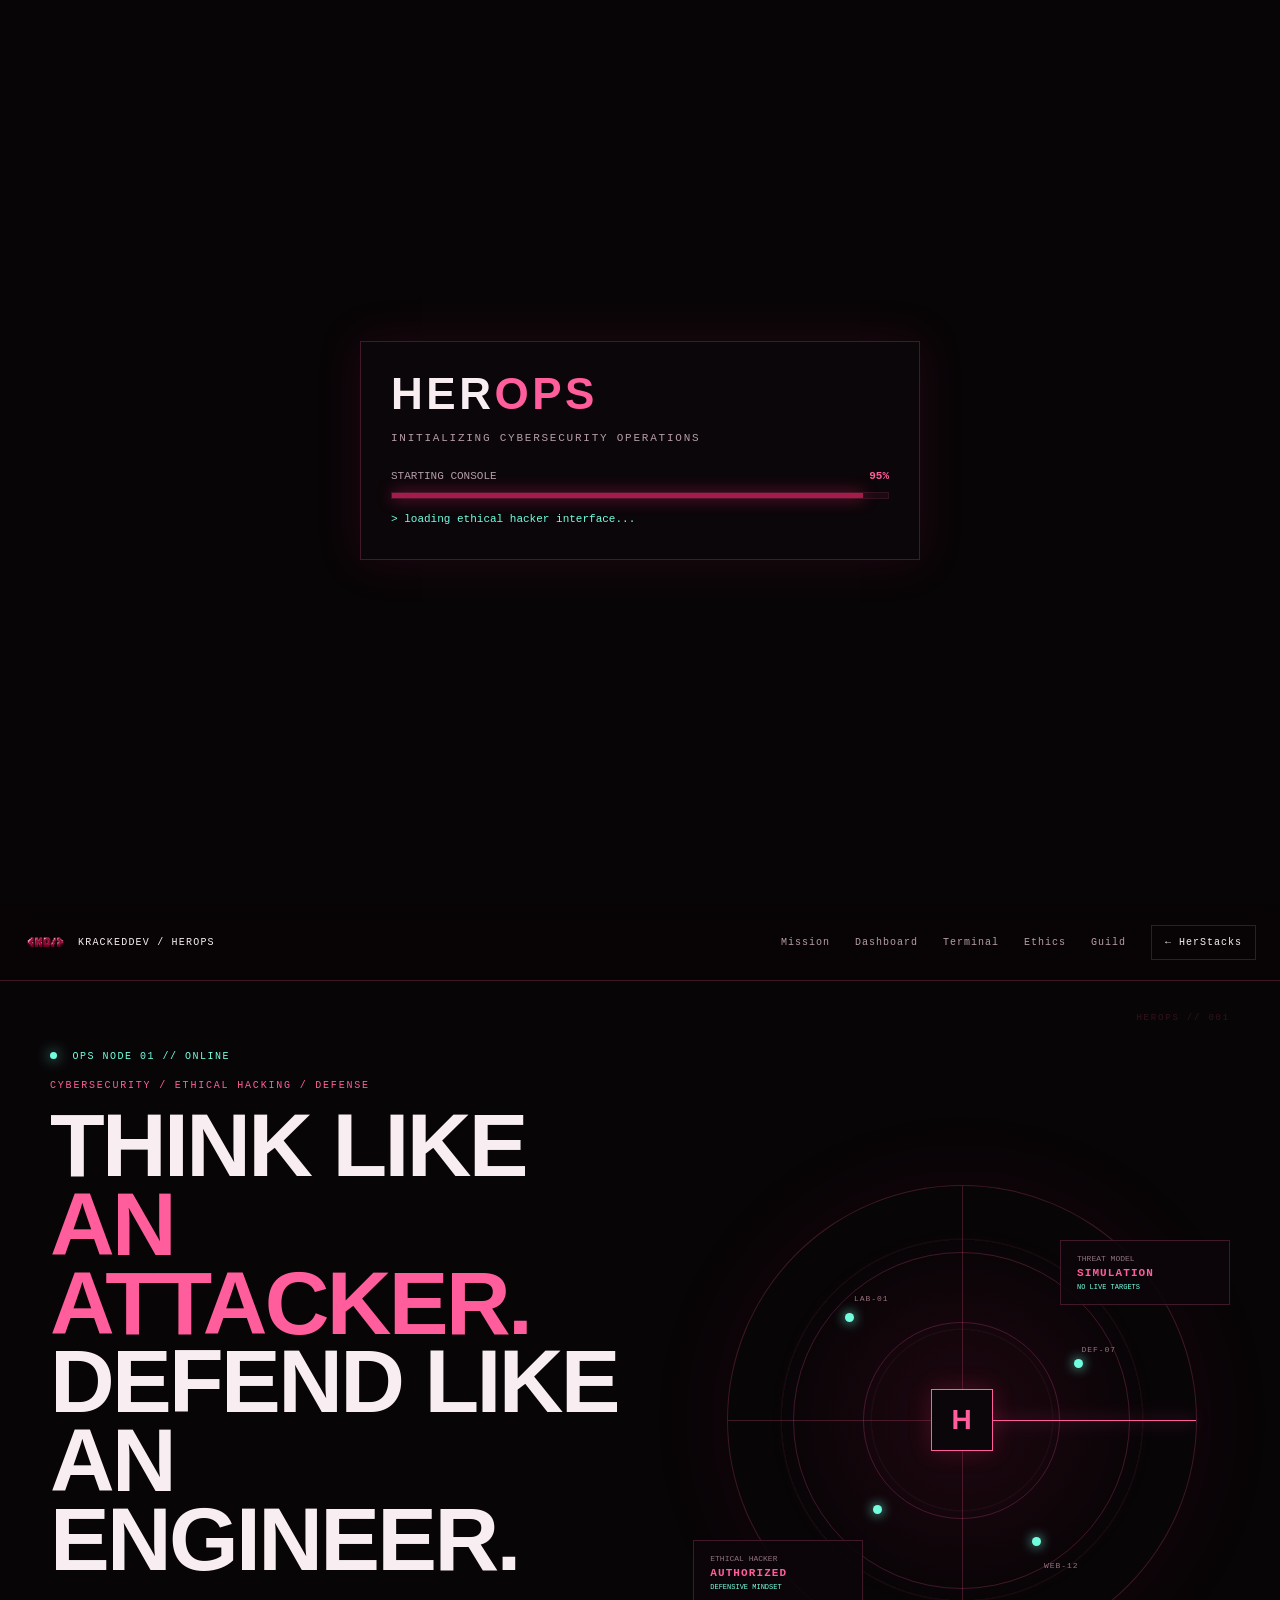
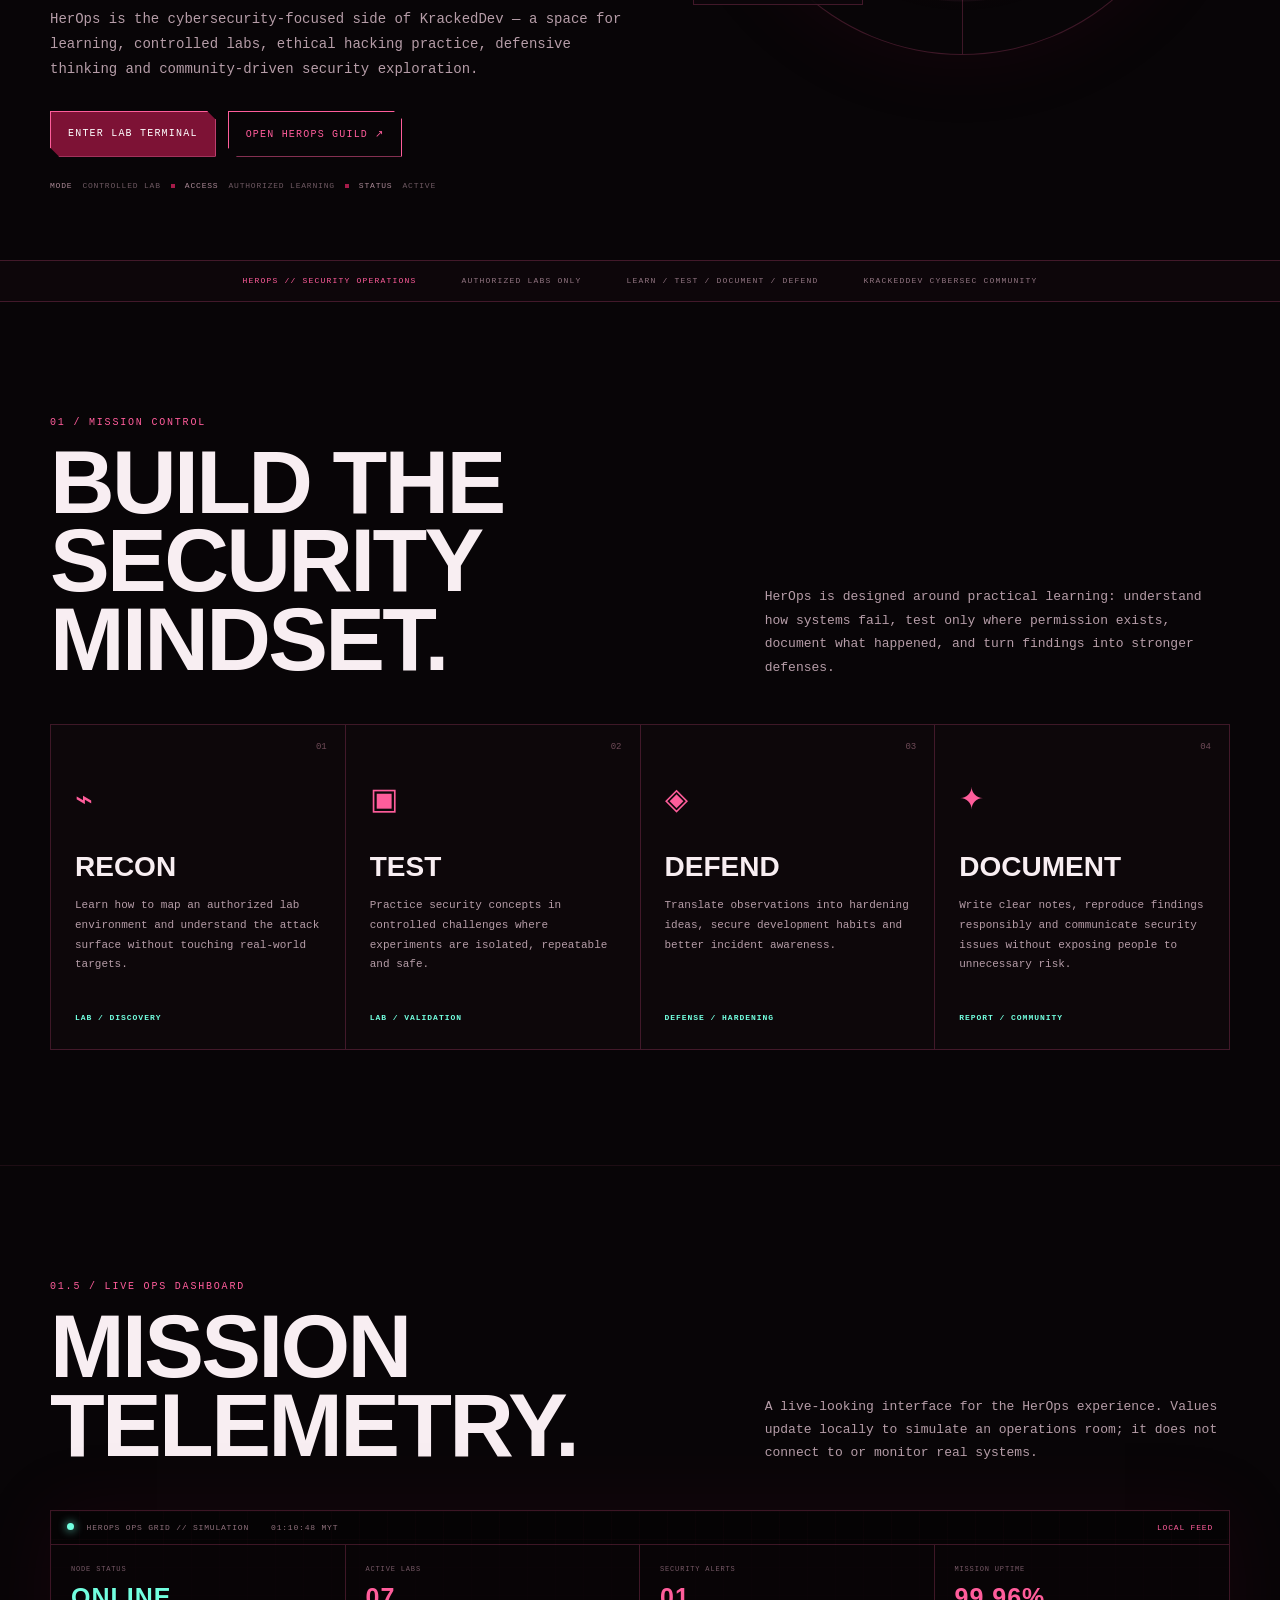
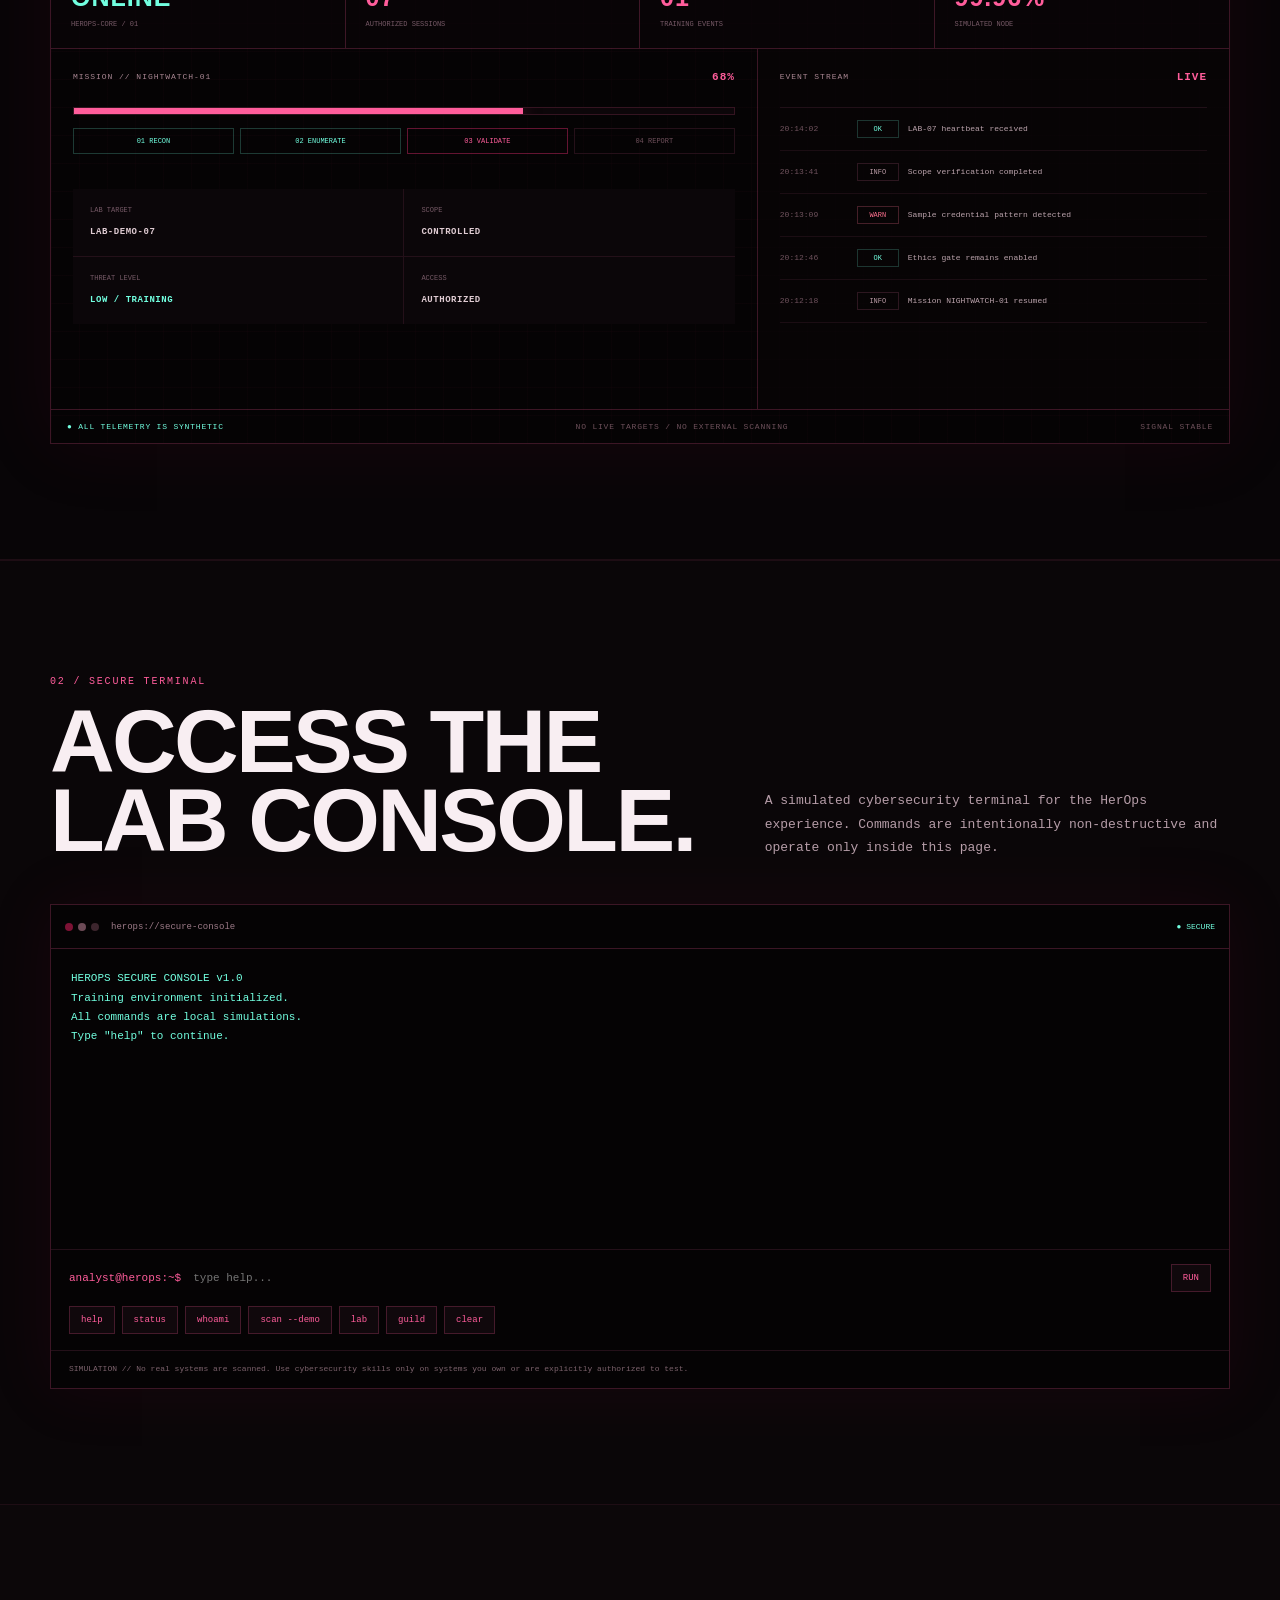
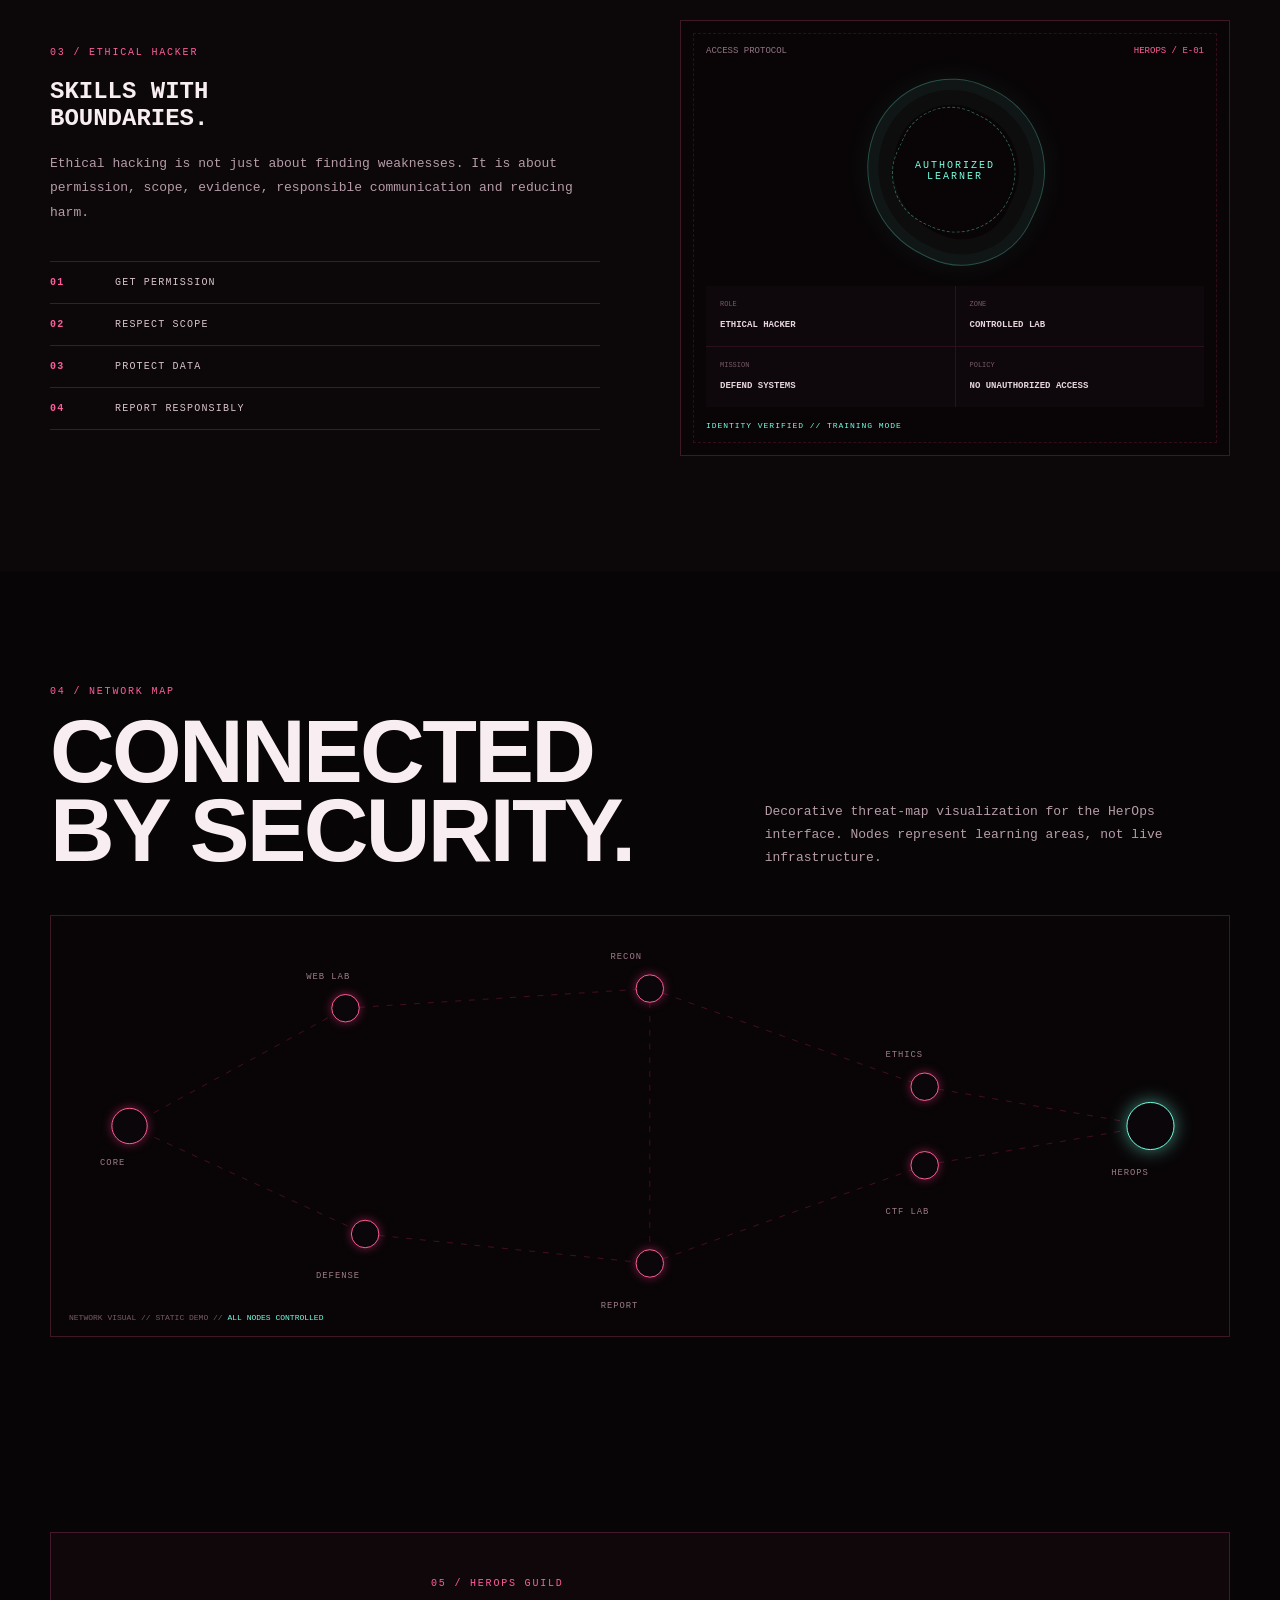
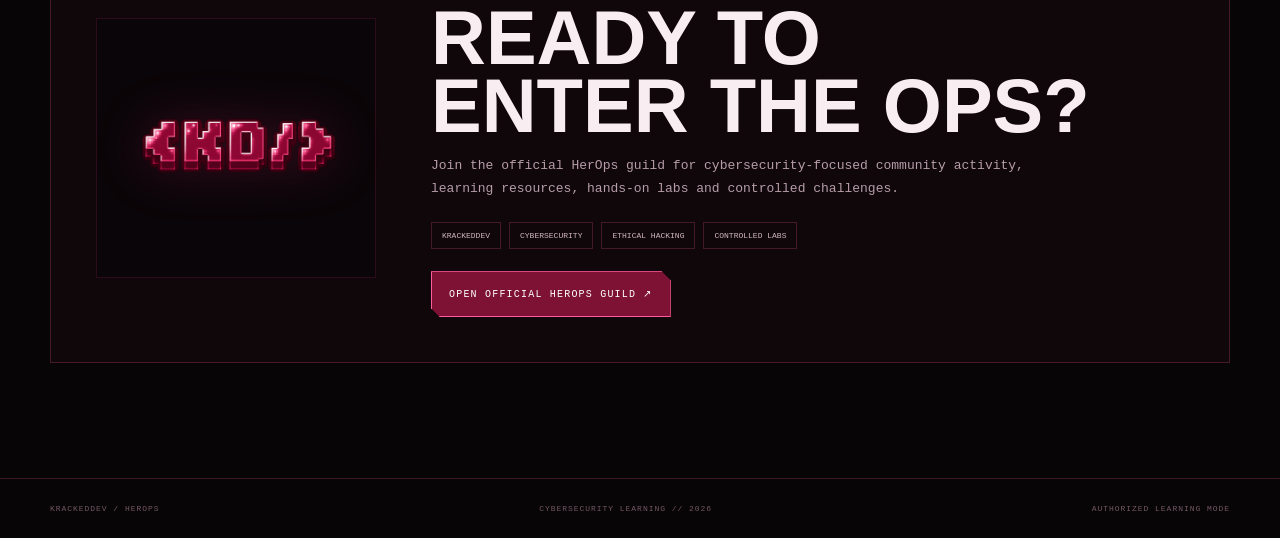
==== commit 6bc1e7bf: "Rename herops.html to index.html" ====
--- a/index.html
+++ b/index.html
@@ -7,7 +7,13 @@
   <meta name="description" content="HerOps — a cyberpunk cybersecurity learning space by KrackedDev.">
   <title>HerOps // Cybersecurity Operations</title>
   <link rel="icon" href="favicon.png">
-  <link rel="stylesheet" href="herops.css">
+<style>
+:root{--bg:#080507;--panel:#10080c;--panel2:#140a10;--burg:#7d1235;--burg2:#a51b49;--hot:#f02f75;--pink:#ff5d9b;--white:#f8eef2;--muted:#b69da8;--line:rgba(255,93,155,.22);--cyan:#72ffe0;--mono:"Courier New",ui-monospace,SFMono-Regular,Menlo,monospace;--tech:"Arial Narrow",Impact,"Trebuchet MS",sans-serif}*{box-sizing:border-box}html{scroll-behavior:smooth}body{margin:0;background:var(--bg);color:var(--white);font-family:var(--mono);overflow-x:hidden}a{color:inherit;text-decoration:none}button,input{font:inherit}.ops-wrap{width:min(1180px,calc(100% - 40px));margin:auto}.scanlines{position:fixed;inset:0;pointer-events:none;z-index:50;background:repeating-linear-gradient(to bottom,transparent 0,transparent 3px,rgba(255,255,255,.018) 4px);mix-blend-mode:screen;opacity:.6}body:after{content:"";position:fixed;inset:0;pointer-events:none;z-index:49;box-shadow:inset 0 0 180px #000}.preloader{position:fixed;inset:0;z-index:100;display:grid;place-items:center;background:#080507;transition:opacity .55s,visibility .55s}.preloader.done{opacity:0;visibility:hidden}.loader-shell{width:min(560px,calc(100% - 40px));border:1px solid var(--line);background:#0b0609;padding:30px;box-shadow:0 0 40px rgba(125,18,53,.2)}.loader-mark{font:900 44px/1 var(--tech);letter-spacing:.08em}.loader-mark span{color:var(--pink)}.loader-title{font-size:11px;letter-spacing:.16em;color:var(--muted);margin:16px 0 26px}.loader-meta{display:flex;justify-content:space-between;font-size:11px;color:var(--muted)}.loader-meta strong{color:var(--pink)}.loader-track{height:7px;background:#1a0b11;border:1px solid #331321;margin:10px 0 14px}.loader-track span{display:block;width:0;height:100%;background:var(--burg2);box-shadow:0 0 15px var(--burg2)}.loader-log{font-size:11px;color:var(--cyan);min-height:16px}.ops-header{position:sticky;top:0;z-index:40;height:76px;background:rgba(8,5,7,.88);border-bottom:1px solid var(--line);backdrop-filter:blur(12px);display:flex;align-items:center;justify-content:space-between;padding:0 24px}.ops-brand{display:flex;align-items:center;gap:12px;font-size:10px;letter-spacing:.12em}.ops-brand img{width:42px;height:42px;object-fit:contain}.ops-nav{display:flex;align-items:center;gap:25px;font-size:10px;letter-spacing:.1em;color:var(--muted)}.ops-nav a{transition:color .2s}.ops-nav a:hover{color:var(--pink)}.ops-nav .back-link{color:var(--white);border:1px solid var(--line);padding:11px 13px}.ops-menu{display:none;background:none;color:var(--white);border:0;font-size:24px}.hero{min-height:calc(100vh - 76px);display:grid;grid-template-columns:1.05fr .95fr;align-items:center;gap:50px;padding-top:70px;padding-bottom:70px;position:relative}.hero:before{content:"HEROPS // 001";position:absolute;right:0;top:32px;color:#33121e;font-size:9px;letter-spacing:.2em}.eyebrow{font-size:10px;letter-spacing:.15em;color:var(--cyan);margin-bottom:18px}.live-dot{display:inline-block;width:7px;height:7px;border-radius:50%;background:var(--cyan);box-shadow:0 0 14px var(--cyan);margin-right:8px;animation:pulse 1.2s infinite}.hero-kicker,.section-num{font-size:10px;letter-spacing:.18em;color:var(--pink);margin-bottom:15px}.hero h1,.section-head h2{font:900 clamp(48px,7vw,92px)/.88 var(--tech);letter-spacing:-.03em;margin:0;text-transform:uppercase}.hero h1 span,.section-head h2 span{color:var(--pink)}.hero p{max-width:650px;color:var(--muted);line-height:1.8;font-size:14px;margin:28px 0}.hero-actions{display:flex;flex-wrap:wrap;gap:12px}.ops-btn{display:inline-flex;align-items:center;justify-content:center;min-height:46px;padding:0 17px;border:1px solid var(--pink);background:var(--burg);color:#fff;font-size:10px;letter-spacing:.12em;clip-path:polygon(0 0,calc(100% - 9px) 0,100% 9px,100% 100%,9px 100%,0 calc(100% - 9px));transition:transform .2s,background .2s,box-shadow .2s}.ops-btn:hover{transform:translateY(-2px);background:var(--burg2);box-shadow:0 0 24px rgba(240,47,117,.2)}.ops-btn.ghost{background:transparent;color:var(--pink)}.hero-status{margin-top:24px;font-size:8px;letter-spacing:.1em;color:#6e5962;display:flex;gap:10px;flex-wrap:wrap}.hero-status span{color:#aa8996}.hero-status i{width:4px;height:4px;background:var(--burg2);display:inline-block;margin-top:3px}.hero-visual{position:relative;min-height:540px;display:grid;place-items:center}.radar{width:min(470px,80vw);aspect-ratio:1;border:1px solid var(--line);position:relative;border-radius:50%;background:radial-gradient(circle at center,rgba(125,18,53,.2),transparent 58%),repeating-radial-gradient(circle,#140a10 0 1px,transparent 2px 90px);box-shadow:0 0 80px rgba(125,18,53,.12)}.radar-ring{position:absolute;inset:14%;border:1px solid var(--line);border-radius:50%}.ring-b{inset:29%}.ring-c{inset:44%}.radar-cross{position:absolute;background:var(--line)}.radar-cross.h{height:1px;left:0;right:0;top:50%}.radar-cross.v{width:1px;top:0;bottom:0;left:50%}.radar-sweep{position:absolute;width:50%;height:1px;background:var(--pink);left:50%;top:50%;transform-origin:left center;box-shadow:0 0 16px var(--pink);animation:sweep 4s linear infinite}.radar-core{position:absolute;left:50%;top:50%;transform:translate(-50%,-50%);width:62px;height:62px;border:1px solid var(--pink);display:grid;place-items:center;color:var(--pink);font:900 28px var(--tech);background:#0b0609;box-shadow:0 0 25px rgba(240,47,117,.2)}.node{position:absolute;width:9px;height:9px;background:var(--cyan);box-shadow:0 0 12px var(--cyan);border-radius:50%;animation:blink 1.7s infinite}.n1{left:25%;top:27%}.n2{left:74%;top:37%;animation-delay:.5s}.n3{left:65%;top:75%;animation-delay:.9s}.n4{left:31%;top:68%;animation-delay:1.2s}.node-label{position:absolute;color:#98727f;font-size:8px;letter-spacing:.12em}.l1{left:27%;top:23%}.l2{right:17%;top:34%}.l3{right:25%;bottom:18%}.hud-card{position:absolute;border:1px solid var(--line);background:rgba(12,6,9,.9);padding:13px 16px;display:flex;flex-direction:column;gap:4px;min-width:170px}.hud-card small{font-size:8px;color:#8e727e}.hud-card strong{font-size:11px;color:var(--pink);letter-spacing:.1em}.hud-card em{font-size:7px;color:var(--cyan);font-style:normal}.hud-card.top{right:0;top:90px}.hud-card.bottom{left:0;bottom:85px}.ticker{border-top:1px solid var(--line);border-bottom:1px solid var(--line);background:#0d060a;min-height:42px;display:flex;justify-content:center;gap:45px;align-items:center;overflow:hidden;color:#927582;font-size:8px;letter-spacing:.15em;white-space:nowrap}.ticker div:first-child{color:var(--pink)}.section{padding:115px 0}.section-head{display:grid;grid-template-columns:1fr .7fr;gap:50px;align-items:end;margin-bottom:45px}.section-head p{color:var(--muted);line-height:1.8;font-size:13px;margin:0}.mission-grid{display:grid;grid-template-columns:repeat(4,1fr);border-top:1px solid var(--line);border-left:1px solid var(--line)}.mission-card{min-height:300px;border-right:1px solid var(--line);border-bottom:1px solid var(--line);padding:24px;position:relative;background:#0d070a;transition:background .25s,transform .25s}.mission-card:hover{background:#140910;transform:translateY(-5px)}.mission-card>span{position:absolute;right:18px;top:17px;color:#6f4b58;font-size:9px}.mission-card .icon{font-size:30px;color:var(--pink);margin:32px 0 35px}.mission-card h3{font:900 28px/1 var(--tech);margin:0 0 15px}.mission-card p{font-size:11px;line-height:1.8;color:var(--muted);min-height:100px}.mission-card b{font-size:8px;color:var(--cyan);letter-spacing:.12em}.dashboard-section{background:#080507;border-top:1px solid #1e0d14;border-bottom:1px solid #1e0d14}.ops-dashboard{border:1px solid var(--line);background:#050304;box-shadow:0 0 70px rgba(125,18,53,.12);position:relative;overflow:hidden}.ops-dashboard:before{content:"";position:absolute;inset:0;background:linear-gradient(rgba(240,47,117,.025) 1px,transparent 1px),linear-gradient(90deg,rgba(240,47,117,.018) 1px,transparent 1px);background-size:28px 28px;pointer-events:none}.dashboard-topbar,.dashboard-footer{position:relative;z-index:1;display:flex;align-items:center;gap:22px;padding:12px 16px;border-bottom:1px solid var(--line);font-size:8px;letter-spacing:.1em;color:#8f707c}.dashboard-topbar b{margin-left:auto;color:var(--pink);font-weight:500}.status-pulse{display:inline-block;width:7px;height:7px;border-radius:50%;background:var(--cyan);box-shadow:0 0 10px var(--cyan);margin-right:7px;animation:blink 1.2s infinite}.dashboard-stats{position:relative;z-index:1;display:grid;grid-template-columns:repeat(4,1fr);border-bottom:1px solid var(--line)}.dash-stat{padding:20px;border-right:1px solid var(--line);background:rgba(10,5,8,.72)}.dash-stat:last-child{border-right:0}.dash-stat small{display:block;color:#765966;font-size:7px;letter-spacing:.12em;margin-bottom:10px}.dash-stat strong{display:block;font:900 25px var(--tech);color:var(--pink);letter-spacing:.04em}.dash-stat strong.cyan{color:var(--cyan)}.dash-stat span{display:block;margin-top:8px;color:#765966;font-size:7px}.dashboard-main{position:relative;z-index:1;display:grid;grid-template-columns:1.2fr .8fr;min-height:360px}.mission-progress-panel,.event-feed-panel{padding:22px}.mission-progress-panel{border-right:1px solid var(--line)}.panel-title{display:flex;justify-content:space-between;align-items:center;color:#aa8793;font-size:8px;letter-spacing:.12em;margin-bottom:24px}.panel-title b{color:var(--pink);font-size:11px}.progress-track{height:8px;border:1px solid #351421;background:#0c0609;position:relative;overflow:hidden}.progress-track span{display:block;height:100%;width:68%;background:var(--pink);box-shadow:0 0 18px rgba(240,47,117,.5);transition:width .6s ease}.mission-steps{display:grid;grid-template-columns:repeat(4,1fr);gap:6px;margin:13px 0 35px}.mission-steps span{padding:8px 5px;border:1px solid #251019;color:#6f505b;font-size:7px;text-align:center}.mission-steps .done{color:var(--cyan);border-color:rgba(114,255,224,.22)}.mission-steps .active{color:var(--pink);border-color:rgba(240,47,117,.4);animation:dashPulse 1.8s infinite}.telemetry-grid{display:grid;grid-template-columns:1fr 1fr;gap:1px;background:#241019}.telemetry-grid div{background:#0b0609;padding:17px}.telemetry-grid small{display:block;color:#765966;font-size:7px;margin-bottom:7px}.telemetry-grid strong{font-size:9px;color:#dfcbd2;letter-spacing:.06em}.telemetry-grid strong.cyan{color:var(--cyan)}.event-feed-panel{background:rgba(9,5,7,.65)}.event-feed{height:270px;overflow:hidden;border-top:1px solid #211018}.event-feed>div{display:grid;grid-template-columns:68px 42px 1fr;gap:9px;align-items:center;padding:12px 0;border-bottom:1px solid #1b0d13;font-size:8px}.event-feed time{color:#70535e}.event-feed span{font-size:7px;text-align:center;padding:4px 3px;border:1px solid}.event-feed .ok{color:var(--cyan);border-color:rgba(114,255,224,.2)}.event-feed .info{color:#b99aa5;border-color:#2d1720}.event-feed .warn{color:#ff718f;border-color:rgba(255,113,143,.25)}.event-feed p{margin:0;color:#bca4ad;line-height:1.5}.dashboard-footer{border-top:1px solid var(--line);border-bottom:0;justify-content:space-between;color:#6e515b}.dashboard-footer span:first-child{color:var(--cyan)}@keyframes dashPulse{50%{box-shadow:inset 0 0 18px rgba(240,47,117,.08)}}
+.terminal-section{background:#0a0608;border-top:1px solid #1e0d14;border-bottom:1px solid #1e0d14}.terminal-shell{border:1px solid var(--line);background:#050304;box-shadow:0 0 60px rgba(125,18,53,.12)}.terminal-bar{height:44px;border-bottom:1px solid var(--line);display:flex;align-items:center;padding:0 14px;gap:12px;color:#9d7b88;font-size:9px}.terminal-dots{display:flex;gap:5px}.terminal-dots i{width:8px;height:8px;border-radius:50%;background:var(--burg)}.terminal-dots i:nth-child(2){background:#6d4b57}.terminal-dots i:nth-child(3){background:#3c252d}.terminal-bar strong{font-weight:400}.terminal-state{margin-left:auto;color:var(--cyan);font-size:8px}.terminal-body{height:300px;overflow:auto;padding:20px;font-size:11px;line-height:1.75}.terminal-line{white-space:pre-wrap}.terminal-line.command{color:var(--white)}.terminal-line.info{color:#ad8c98}.terminal-line.success{color:var(--cyan)}.terminal-line.error{color:#ff668c}.terminal-input-row{border-top:1px solid #241019;display:flex;align-items:center;gap:10px;padding:14px 18px;color:var(--pink);font-size:11px}.terminal-input-row input{min-width:0;flex:1;border:0;outline:0;background:transparent;color:var(--white)}.terminal-input-row button,.terminal-quick button{border:1px solid var(--line);background:#10080c;color:var(--pink);padding:8px 11px;font-size:9px;cursor:pointer}.terminal-input-row button:hover,.terminal-quick button:hover{background:var(--burg);color:#fff}.terminal-quick{display:flex;gap:7px;flex-wrap:wrap;padding:0 18px 16px}.terminal-warning{border-top:1px solid #241019;padding:12px 18px;color:#7c626c;font-size:8px;line-height:1.6}.ethics{background:#0c0709}.ethics-grid{display:grid;grid-template-columns:1fr 1fr;gap:80px;align-items:center}.ethics-copy>p{color:var(--muted);line-height:1.9;font-size:13px;max-width:620px}.principles{margin-top:35px;border-top:1px solid var(--line)}.principles div{display:grid;grid-template-columns:55px 1fr;gap:10px;padding:15px 0;border-bottom:1px solid var(--line);font-size:10px;letter-spacing:.12em}.principles strong{color:var(--pink)}.principles span{color:#d8c4cc}.access-card{border:1px solid var(--line);background:#090507;padding:25px;position:relative;overflow:hidden}.access-card:before{content:"";position:absolute;inset:12px;border:1px dashed rgba(240,47,117,.18);pointer-events:none}.access-head{display:flex;justify-content:space-between;font-size:9px;color:#927582}.access-head b{color:var(--pink);font-weight:400}.fingerprint{height:230px;display:grid;place-items:center;position:relative;color:var(--cyan);text-align:center;font-size:10px;letter-spacing:.2em}.fingerprint-lines{position:absolute;width:180px;height:180px;border:1px solid rgba(114,255,224,.3);border-radius:48% 52% 44% 56%;box-shadow:inset 0 0 0 10px rgba(114,255,224,.04),inset 0 0 0 25px rgba(114,255,224,.03),0 0 30px rgba(114,255,224,.06);transform:rotate(25deg)}.fingerprint-lines:after{content:"";position:absolute;inset:28px;border:1px dashed rgba(114,255,224,.35);border-radius:45% 55% 52% 48%}.access-grid{display:grid;grid-template-columns:1fr 1fr;gap:1px;background:#2a111b}.access-grid div{background:#0e070b;padding:14px}.access-grid small{display:block;color:#775a66;font-size:7px;margin-bottom:6px}.access-grid strong{font-size:9px;color:#e6d5db}.access-footer{margin-top:14px;color:var(--cyan);font-size:8px;letter-spacing:.12em}.network-map{border:1px solid var(--line);background:#090507;position:relative;overflow:hidden}.network-map svg{width:100%;display:block;min-height:420px}.map-lines line{stroke:rgba(240,47,117,.25);stroke-width:1;stroke-dasharray:6 8;animation:dash 3s linear infinite}.map-node circle{fill:#0b0609;stroke:var(--pink);stroke-width:1;filter:drop-shadow(0 0 5px rgba(240,47,117,.5))}.map-node.core circle{stroke:var(--cyan);filter:drop-shadow(0 0 9px rgba(114,255,224,.5))}.map-node text{fill:#9c7b88;font:9px var(--mono);letter-spacing:1px}.map-overlay{position:absolute;left:18px;bottom:14px;font-size:8px;color:#775b67}.map-overlay span{color:var(--cyan)}.guild-section{padding-top:80px}.guild-panel{border:1px solid var(--line);background:#10070b;display:grid;grid-template-columns:280px 1fr;gap:55px;align-items:center;padding:45px}.guild-logo-wrap{min-height:260px;display:grid;place-items:center;border:1px solid rgba(240,47,117,.15);background:#0a0508}.guild-logo-wrap img{width:min(230px,80%);height:auto;filter:drop-shadow(0 0 24px rgba(240,47,117,.18))}.guild-panel h2{font:900 clamp(44px,6vw,76px)/.9 var(--tech);margin:0}.guild-panel p{color:var(--muted);font-size:13px;line-height:1.8;max-width:650px}.guild-meta{display:flex;flex-wrap:wrap;gap:8px;margin:22px 0}.guild-meta span{font-size:8px;color:#d2b8c2;border:1px solid var(--line);padding:8px 10px}.ops-footer{border-top:1px solid var(--line);padding:25px 0;color:#735864;font-size:8px;letter-spacing:.12em}.ops-footer .ops-wrap{display:flex;justify-content:space-between;gap:20px}.ops-footer a{color:var(--pink)}.reveal{opacity:1;transform:none;transition:opacity .7s ease,transform .7s ease}.reveal.animate-ready{opacity:0;transform:translateY(20px)}.reveal.visible{opacity:1;transform:none}@keyframes pulse{50%{opacity:.3}}@keyframes blink{50%{opacity:.25}}@keyframes sweep{to{transform:rotate(360deg)}}@keyframes dash{to{stroke-dashoffset:-28}}@media(max-width:900px){.ops-nav{gap:14px}.hero{grid-template-columns:1fr}.hero-visual{min-height:450px}.mission-grid{grid-template-columns:1fr 1fr}.section-head{grid-template-columns:1fr}.ethics-grid{grid-template-columns:1fr;gap:45px}.guild-panel{grid-template-columns:1fr}.guild-logo-wrap{min-height:220px}.ticker{justify-content:flex-start;gap:30px}.ops-footer .ops-wrap{flex-direction:column}}@media(max-width:700px){.ops-header{padding:0 16px}.ops-brand span{display:none}.ops-nav{position:absolute;left:12px;right:12px;top:67px;display:none;flex-direction:column;align-items:stretch;background:#0b0609;border:1px solid var(--line);padding:10px}.ops-nav.open{display:flex}.ops-nav a{padding:12px}.ops-menu{display:block}.ops-wrap{width:min(100% - 28px,1180px)}.hero{padding-top:55px}.hero h1{font-size:clamp(43px,13vw,68px)}.hero-visual{min-height:380px}.radar{width:min(360px,84vw)}.hud-card.top{right:-3px;top:20px}.hud-card.bottom{left:-3px;bottom:35px}.mission-grid{grid-template-columns:1fr}.mission-card{min-height:240px}.mission-card p{min-height:0}.section{padding:80px 0}.section-head h2{font-size:clamp(45px,13vw,70px)}.terminal-body{height:270px;padding:15px;font-size:10px}.terminal-input-row{padding:12px;font-size:10px}.terminal-input-row span{display:none}.ethics-grid{gap:30px}.access-grid{grid-template-columns:1fr}.network-map svg{min-height:280px}.guild-panel{padding:22px;gap:28px}.guild-panel h2{font-size:clamp(42px,12vw,64px)}.guild-meta{margin-bottom:18px}.ops-footer{line-height:1.7}}
+@media(max-width:900px){.dashboard-main{grid-template-columns:1fr}.mission-progress-panel{border-right:0;border-bottom:1px solid var(--line)}}@media(max-width:700px){.dashboard-topbar{flex-wrap:wrap;gap:8px}.dashboard-topbar b{margin-left:0}.dashboard-stats{grid-template-columns:1fr 1fr}.dash-stat:nth-child(2){border-right:0}.dash-stat:nth-child(-n+2){border-bottom:1px solid var(--line)}.mission-steps{grid-template-columns:1fr 1fr}.telemetry-grid{grid-template-columns:1fr}.event-feed>div{grid-template-columns:58px 38px 1fr}.dashboard-footer{flex-direction:column;align-items:flex-start;gap:7px}}
+@media(prefers-reduced-motion:reduce){*,*:before,*:after{animation:none!important;scroll-behavior:auto!important;transition:none!important}}
+
+</style>
 </head>
 <body>
   <div class="scanlines" aria-hidden="true"></div>
@@ -162,8 +168,74 @@
     </section>
   </main>
 
-  <footer class="ops-footer"><div class="ops-wrap"><span>KRACKEDDEV / HEROPS</span><span>CYBERSECURITY LEARNING // 2026</span><a href="index.html">← RETURN TO HERSTACKS</a></div></footer>
-
-  <script src="herops.js"></script>
+  <footer class="ops-footer"><div class="ops-wrap"><span>KRACKEDDEV / HEROPS</span><span>CYBERSECURITY LEARNING // 2026</span><span>AUTHORIZED LEARNING MODE</span></div></footer>
+<script>
+(function(){
+  const pre=document.getElementById('preloader'), bar=document.getElementById('loaderBar'), pct=document.getElementById('loaderPct'), stage=document.getElementById('loaderStage'), log=document.getElementById('loaderLog');
+  let n=0;
+  const stages=[[0,'BOOTING SECURE UI','establishing controlled lab environment...'],[25,'LOADING OPS MATRIX','mounting visual security layers...'],[52,'VERIFYING LAB MODE','live targets disabled...'],[76,'STARTING CONSOLE','loading ethical hacker interface...'],[100,'SYSTEM READY','HerOps node online // authorized learning mode']];
+  let bootStarted=false, bootTimer=null;
+  function finishBoot(){ if(!pre) return; n=100; if(bar) bar.style.width='100%'; if(pct) pct.textContent='100%'; if(stage) stage.textContent='SYSTEM READY'; if(log) log.textContent='> HerOps node online // authorized learning mode'; clearTimeout(bootTimer); setTimeout(()=>pre.classList.add('done'),250); }
+  function boot(){
+    if(bootStarted) return; bootStarted=true;
+    function step(){
+      n=Math.min(100,n+(n<70?2:1));
+      if(bar) bar.style.width=n+'%'; if(pct) pct.textContent=n+'%';
+      let s=stages[0]; for(const x of stages){if(n>=x[0])s=x}
+      if(stage) stage.textContent=s[1]; if(log) log.textContent='> '+s[2];
+      if(n<100) bootTimer=setTimeout(step,28); else finishBoot();
+    }
+    step();
+    // Never trap the visitor behind the loader if a browser blocks a timer/animation.
+    setTimeout(finishBoot,6000);
+  }
+  if(document.readyState==='loading') document.addEventListener('DOMContentLoaded',()=>setTimeout(boot,80),{once:true});
+  else setTimeout(boot,80);
+
+  const menu=document.getElementById('opsMenu'), nav=document.querySelector('.ops-nav');
+  if(menu&&nav){menu.addEventListener('click',()=>{const open=nav.classList.toggle('open');menu.setAttribute('aria-expanded',String(open))});nav.querySelectorAll('a').forEach(a=>a.addEventListener('click',()=>nav.classList.remove('open')))}
+
+  const reveals=document.querySelectorAll('.reveal');
+  if('IntersectionObserver' in window){
+    reveals.forEach(x=>x.classList.add('animate-ready'));
+    const io=new IntersectionObserver(entries=>entries.forEach(e=>{if(e.isIntersecting){e.target.classList.add('visible');e.target.classList.remove('animate-ready');io.unobserve(e.target)}}),{threshold:.08});
+    reveals.forEach(x=>io.observe(x));
+  }
+
+  // Decorative matrix rain: visual-only, no network activity.
+  const canvas=document.getElementById('matrix'), ctx=canvas&&canvas.getContext('2d');
+  if(canvas&&ctx){let w=0,h=0,cols=[],font=12;function resize(){w=canvas.width=window.innerWidth;h=canvas.height=window.innerHeight;font=12;cols=Array(Math.ceil(w/font)).fill(0).map(()=>Math.random()*h/font)}resize();window.addEventListener('resize',resize);function draw(){ctx.fillStyle='rgba(8,5,7,.12)';ctx.fillRect(0,0,w,h);ctx.font=font+'px monospace';ctx.fillStyle='rgba(240,47,117,.10)';for(let i=0;i<cols.length;i++){const ch='01<>[]{}#$'.charAt(Math.floor(Math.random()*10));ctx.fillText(ch,i*font,cols[i]*font);if(cols[i]*font>h&&Math.random()>.975)cols[i]=0;cols[i]++}requestAnimationFrame(draw)}draw()}
+
+  const output=document.getElementById('terminalOutput'), input=document.getElementById('terminalInput'), run=document.getElementById('terminalRun');
+  const commands={
+    help:['AVAILABLE COMMANDS','  help          list safe console commands','  status        show HerOps node status','  whoami        show training identity','  scan --demo   run a simulated lab scan','  lab           show controlled-lab policy','  guild         open the official HerOps guild','  clear         clear the console'],
+    status:['HEROPS NODE STATUS','CORE ............... ONLINE','LAB MODE ........... CONTROLLED','LIVE TARGETS ....... DISABLED','ETHICS GATE ........ ENABLED','COMMUNITY .......... ACTIVE'],
+    whoami:['IDENTITY PROFILE','ROLE ............... ETHICAL HACKER / LEARNER','ACCESS ............. AUTHORIZED TRAINING','OBJECTIVE .......... LEARN / TEST / DEFEND','RULE ................ NO UNAUTHORIZED ACCESS'],
+    'scan --demo':['DEMO SCAN / SIMULATION','[00:01] loading synthetic target: LAB-DEMO-01','[00:02] checking mock services: 3 found','[00:03] reviewing sample configuration: 1 note','[00:04] result: SIMULATION COMPLETE','No real network request was made.'],
+    lab:['CONTROLLED LAB POLICY','Use systems you own or have explicit permission to test.','Keep experiments inside approved scopes and isolated environments.','Document findings and avoid unnecessary access to private data.','HerOps console: training mode only.'],
+    guild:['HEROPS GUILD','Official community entry point:','https://krackeddevs.com/guilds/krackeddev-herops','Opening official guild page...']
+  };
+  function write(lines,type){if(!output)return;lines.forEach(line=>{const el=document.createElement('div');el.className='terminal-line '+(type||'info');el.textContent=line;output.appendChild(el)});output.scrollTop=output.scrollHeight}
+  function command(raw){const cmd=String(raw||'').trim().toLowerCase();if(!cmd)return;const p=document.createElement('div');p.className='terminal-line command';p.textContent='analyst@herops:~$ '+cmd;output.appendChild(p);if(cmd==='clear'){output.innerHTML='';return}if(commands[cmd]){write(commands[cmd],cmd==='scan --demo'?'success':'info');if(cmd==='guild')setTimeout(()=>window.open('https://krackeddevs.com/guilds/krackeddev-herops','_blank','noopener'),300)}else write(['COMMAND NOT FOUND: '+cmd,'Type "help" for available commands.'],'error')}
+  if(output){write(['HEROPS SECURE CONSOLE v1.0','Training environment initialized.','All commands are local simulations.','Type "help" to continue.'],'success');document.querySelectorAll('[data-command]').forEach(b=>b.addEventListener('click',()=>command(b.dataset.command)));input&&input.addEventListener('keydown',e=>{if(e.key==='Enter'){command(input.value);input.value=''}});run&&run.addEventListener('click',()=>{command(input.value);input.value='';input.focus()})}
+  // Mission dashboard: synthetic local telemetry only. No network requests.
+  const clock=document.getElementById('dashClock'), activeLabs=document.getElementById('activeLabs'), alerts=document.getElementById('alertCount'), uptime=document.getElementById('uptime'), progress=document.getElementById('missionProgress'), progressText=document.getElementById('missionPercent'), feed=document.getElementById('eventFeed'), pulse=document.getElementById('dashPulse');
+  if(clock&&activeLabs&&alerts&&uptime&&progress&&progressText&&feed){
+    const feedPool=[['OK','LAB-07 heartbeat received'],['INFO','Scope verification completed'],['WARN','Sample credential pattern detected'],['OK','Ethics gate remains enabled'],['INFO','Mission telemetry synchronized'],['OK','Synthetic endpoint validated'],['INFO','Analyst session checkpoint saved']];
+    function pad(n){return String(n).padStart(2,'0')}
+    function tickDashboard(){
+      const d=new Date(); clock.textContent=pad(d.getHours())+':'+pad(d.getMinutes())+':'+pad(d.getSeconds())+' MYT';
+      const labs=6+Math.floor(Math.random()*4), al=1+Math.floor(Math.random()*3), up=(99.94+Math.random()*.05).toFixed(2)+'%';
+      activeLabs.textContent=pad(labs); alerts.textContent=pad(al); uptime.textContent=up;
+      const current=parseInt(progressText.textContent,10)||68, next=current>=92?64:current+Math.floor(Math.random()*3);
+      progress.style.width=next+'%'; progressText.textContent=next+'%';
+      if(Math.random()>.45){const item=feedPool[Math.floor(Math.random()*feedPool.length)], now=pad(d.getHours())+':'+pad(d.getMinutes())+':'+pad(d.getSeconds()); const row=document.createElement('div'); const cls=item[0].toLowerCase(); row.innerHTML='<time>'+now+'</time><span class="'+cls+'">'+item[0]+'</span><p>'+item[1]+'</p>'; feed.prepend(row); while(feed.children.length>6)feed.removeChild(feed.lastElementChild); pulse.textContent='SIGNAL '+(item[0]==='WARN'?'REVIEW':'STABLE');}
+    }
+    tickDashboard(); setInterval(tickDashboard,3000);
+  }
+
+})();
+
+</script>
 </body>
 </html>
